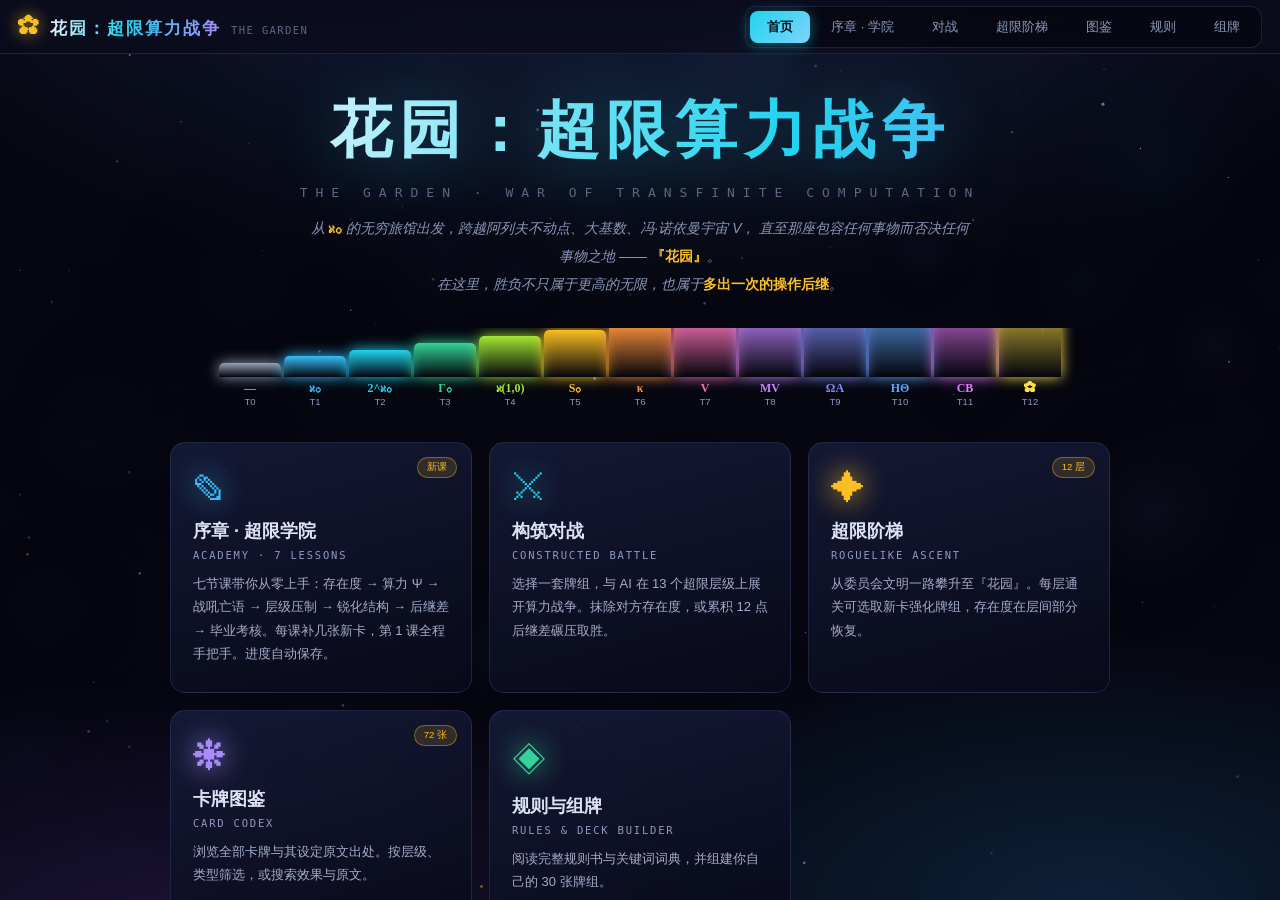
==== garden-standalone.html @ df401ab4 "花园 · 超限算力战争：纯前端卡牌游戏完整源码 - 多文件开发版（index.html + js/ + css/ + assets/） - 单文件版 garden-standalone.html（可 " ====
<!DOCTYPE html>
<html lang="zh-CN">
<head>
<meta charset="UTF-8">
<meta name="viewport" content="width=device-width, initial-scale=1.0, maximum-scale=1.0, user-scalable=no">
<title>花园：超限算力战争 · The Garden</title>
<meta name="description" content="改编自「花园」系列设定集的超限层级卡牌对战游戏。从 ℵ₀ 攀升至『花园』，用层级压制与操作后继碾压对手。">
</head>
<body>

<canvas id="stardust"></canvas>

<div id="app">

  <!-- ==================== 顶栏 ==================== -->
  <div class="topbar">
    <div class="brand">
      <span class="glyph">✿</span>
      <h1>花园：超限算力战争</h1>
      <span class="sub">THE GARDEN</span>
    </div>
    <nav class="navtabs">
      <button class="navtab on" data-view="home">首页</button>
      <button class="navtab" data-view="academy">序章 · 学院</button>
      <button class="navtab" data-view="battle">对战</button>
      <button class="navtab" data-view="tower">超限阶梯</button>
      <button class="navtab" data-view="codex">图鉴</button>
      <button class="navtab" data-view="rules">规则</button>
      <button class="navtab" data-view="builder">组牌</button>
    </nav>
  </div>

  <!-- ==================== 首页 ==================== -->
  <div class="view on view-home" id="viewHome">
    <div id="homeBody"></div>
  </div>

  <!-- ==================== 对战 ==================== -->
  <div class="view" id="viewBattle">
    <div class="arena">
      <div class="arena-main">

        <!-- 对手状态 -->
        <div class="pstat foe" id="pstatFoe"></div>

        <div class="board-wrap">
          <!-- 对手战场 -->
          <div class="board foe" id="boardFoe"></div>

          <!-- 后继天平 -->
          <div id="successorBeam">
            <div class="beam">
              <div class="beam-title">后 继 差 · 达 到 12 即 碾 压 获 胜</div>
              <div class="beam-track"></div>
              <div class="beam-side l" id="beamL"></div>
              <div class="beam-side r" id="beamR"></div>
              <div class="beam-zero"></div>
              <div class="beam-cap l" id="beamCapL">0</div>
              <div class="beam-cap r" id="beamCapR">0</div>
            </div>
          </div>

          <!-- 我方战场 -->
          <div class="board mine" id="boardMine"></div>
        </div>

        <!-- 我方状态 -->
        <div class="pstat mine" id="pstatMine"></div>

        <!-- 手牌 -->
        <div class="hand-dock">
          <div class="hand" id="hand"></div>
        </div>

        <!-- 操作区 -->
        <div class="action-dock" id="actionDock"></div>
      </div>

      <!-- 侧栏日志 -->
      <aside class="sidebar">
        <div class="side-head">
          <span>战 斗 记 录</span>
          <span style="font-size:9px;color:var(--txt-mut)">Ψ 算力</span>
        </div>
        <div class="log-list" id="logList"></div>
        <div class="side-foot">
          <button class="btn sm" onclick="openRulesQuick()">规则速查</button>
          <button class="btn sm" onclick="showKeywordHelp()">关键词</button>
        </div>
      </aside>
    </div>
  </div>

  <!-- ==================== 序章 · 超限学院 ==================== -->
  <div class="view view-tower" id="viewAcademy">
    <div id="academyHead" class="tower-head"></div>
    <div class="tower-path" id="academyPath"></div>
  </div>

  <!-- ==================== 超限阶梯 ==================== -->
  <div class="view view-tower" id="viewTower">
    <div id="towerHead" class="tower-head"></div>
    <div class="tower-path" id="towerPath"></div>
  </div>

  <!-- ==================== 图鉴 ==================== -->
  <div class="view view-codex" id="viewCodex">
    <div class="codex-bar" id="codexBar"></div>
    <div class="codex-grid" id="codexGrid"></div>
  </div>

  <!-- ==================== 规则 ==================== -->
  <div class="view view-codex" id="viewRules">
    <div id="rulebookBody" style="max-width:820px;margin:0 auto;padding-bottom:40px"></div>
  </div>

  <!-- ==================== 组牌 ==================== -->
  <div class="view" id="viewBuilder">
    <div class="deck-builder">
      <div class="pool-col">
        <div class="deck-head">
          <div>
            <div class="page-title">卡 池</div>
            <div class="page-desc">点击加入牌组（同卡最多 3 张）· 右键查看详情</div>
          </div>
          <div class="btn-row">
            <button class="btn sm" onclick="Builder.preset('silver')">银之网预设</button>
            <button class="btn sm" onclick="Builder.preset('grammar')">语法宇宙预设</button>
            <button class="btn sm" onclick="Builder.preset('garden')">花园神祇预设</button>
          </div>
        </div>
        <div class="pool-bar" id="builderBar"></div>
        <div class="pool-grid" id="builderPool"></div>
      </div>
      <div class="deck-panel">
        <div class="deck-head">
          <div class="page-title">我 的 牌 组</div>
          <div class="deck-count" id="builderCount">0 / 30</div>
        </div>
        <div class="deck-list" id="builderDeck"></div>
        <div class="deck-stats" id="builderStats"></div>
        <div class="deck-actions">
          <button class="btn sm" onclick="Builder.clear()">清空</button>
          <button class="btn sm" onclick="Builder.save();toast('牌组已保存','good')">保存</button>
          <button class="btn sm primary" onclick="showView('battle');openDeckSelect();">用此牌组对战</button>
        </div>
      </div>
    </div>
  </div>

</div><!-- /#app -->

<!-- 通用容器 -->
<div id="toastBox"></div>
<div id="modalMask" class="modal-mask"></div>
<div id="endOverlay" class="overlay-end">
  <div class="end-box" id="endBox"></div>
</div>

<!-- 脚本 -->
<script>
/* 侧栏快捷功能 */
function openRulesQuick() {
  const wrap = document.createElement('div');
  RULES.forEach(r => {
    const b = document.createElement('div');
    b.className = 'rule-block';
    b.innerHTML = '<h4>' + r.title + '</h4><p>' + r.body.replace(/【(.+?)】/g, '<b>$1</b>') + '</p>';
    wrap.appendChild(b);
  });
  openModal('规则速查', wrap);
}
function showKeywordHelp() {
  const wrap = document.createElement('div');
  const g = document.createElement('div');
  g.className = 'kw-list';
  Object.keys(KEYWORDS).forEach(k => {
    const i = document.createElement('div');
    i.className = 'kw-item';
    i.innerHTML = '<div class="k">' + k + '</div><div class="d">' + KEYWORDS[k] + '</div>';
    g.appendChild(i);
  });
  wrap.appendChild(g);
  openModal('关键词词典', wrap);
}
</script>

<style>
/* ============================================================
   《花园：超限算力战争》 主样式
   ============================================================ */

:root {
  --void:        #05060f;
  --void-2:      #0a0a1c;
  --panel:       rgba(14, 16, 34, 0.82);
  --panel-solid: #0e1022;
  --line:        rgba(120, 140, 220, 0.18);
  --line-bright: rgba(140, 170, 255, 0.42);

  --cyan:   #22d3ee;
  --violet: #a78bfa;
  --gold:   #fbbf24;
  --rose:   #fb7185;
  --green:  #34d399;

  --txt:     #dbe4f5;
  --txt-dim: #8b97b8;
  --txt-mut: #5c6784;

  --shadow-lo: 0 2px 12px rgba(0, 0, 0, .5);
  --shadow-hi: 0 12px 40px rgba(0, 0, 0, .65);
  --glow-cyan: 0 0 22px rgba(34, 211, 238, .45);

  --font-cn: "PingFang SC", "Hiragino Sans GB", "Microsoft YaHei", "Source Han Sans SC", "Noto Sans CJK SC", sans-serif;
  --font-math: "Cambria Math", "Latin Modern Math", "Times New Roman", Georgia, serif;
  --font-num: "SF Mono", "JetBrains Mono", Menlo, Consolas, monospace;
}

* { box-sizing: border-box; margin: 0; padding: 0; -webkit-tap-highlight-color: transparent; }

html, body {
  height: 100%;
  background: var(--void);
  color: var(--txt);
  font-family: var(--font-cn);
  overflow: hidden;
  font-size: 14px;
  -webkit-font-smoothing: antialiased;
}

body {
  background:
    radial-gradient(ellipse 120% 80% at 50% -10%, #17203f 0%, transparent 55%),
    radial-gradient(ellipse 90% 60% at 15% 105%, #1c1338 0%, transparent 50%),
    radial-gradient(ellipse 90% 60% at 85% 100%, #0d2038 0%, transparent 50%),
    var(--void);
}

#stardust { position: fixed; inset: 0; z-index: 0; pointer-events: none; opacity: .85; }
#app { position: relative; z-index: 1; height: 100%; display: flex; flex-direction: column; }

/* ============================ 顶栏 ============================ */
.topbar {
  height: 54px; flex: 0 0 54px;
  display: flex; align-items: center; gap: 18px;
  padding: 0 18px;
  background: linear-gradient(180deg, rgba(10, 12, 28, .96), rgba(10, 12, 28, .72));
  border-bottom: 1px solid var(--line);
  backdrop-filter: blur(14px);
  z-index: 40;
}
.brand { display: flex; align-items: baseline; gap: 10px; user-select: none; }
.brand .glyph {
  font-size: 22px; color: var(--gold);
  text-shadow: 0 0 16px rgba(251, 191, 36, .7);
  animation: bloom 5s ease-in-out infinite;
}
@keyframes bloom {
  0%, 100% { text-shadow: 0 0 14px rgba(251,191,36,.55); transform: rotate(0deg) scale(1); }
  50%      { text-shadow: 0 0 26px rgba(251,191,36,.95); transform: rotate(8deg) scale(1.09); }
}
.brand h1 {
  font-size: 17px; font-weight: 700; letter-spacing: 2px;
  background: linear-gradient(92deg, #e8f4ff, var(--cyan) 42%, var(--violet));
  -webkit-background-clip: text; background-clip: text; -webkit-text-fill-color: transparent;
}
.brand .sub { font-size: 10.5px; color: var(--txt-mut); letter-spacing: 1.4px; font-family: var(--font-num); }

.navtabs { display: flex; gap: 4px; margin-left: auto; background: rgba(0,0,0,.35); padding: 4px; border-radius: 11px; border: 1px solid var(--line); }
.navtab {
  padding: 7px 17px; border-radius: 8px; cursor: pointer; font-size: 13px;
  color: var(--txt-dim); border: none; background: transparent; font-family: inherit;
  transition: all .2s; white-space: nowrap;
}
.navtab:hover { color: var(--txt); background: rgba(255,255,255,.05); }
.navtab.on {
  color: #04121c; font-weight: 700;
  background: linear-gradient(135deg, var(--cyan), #7dd3fc);
  box-shadow: 0 2px 14px rgba(34,211,238,.4);
}

/* ============================ 通用按钮 ============================ */
.btn {
  padding: 9px 20px; border-radius: 9px; cursor: pointer;
  font-size: 13px; font-family: inherit; font-weight: 600;
  border: 1px solid var(--line-bright);
  background: linear-gradient(180deg, rgba(45,55,95,.85), rgba(24,30,58,.85));
  color: var(--txt); transition: all .18s; letter-spacing: .5px;
}
.btn:hover { border-color: var(--cyan); box-shadow: 0 0 16px rgba(34,211,238,.3); transform: translateY(-1px); }
/* 按下要有「沉下去」的实感 —— 只是回到原位，会让人不确定到底点没点上 */
.btn:active { transform: translateY(1px) scale(.975); }
.btn.primary {
  background: linear-gradient(135deg, var(--cyan), #0ea5e9);
  color: #04121c; border-color: transparent;
  box-shadow: 0 3px 18px rgba(34,211,238,.42);
}
.btn.primary:hover { box-shadow: 0 5px 26px rgba(34,211,238,.62); }
.btn.gold {
  background: linear-gradient(135deg, var(--gold), #f59e0b);
  color: #26170a; border-color: transparent;
  box-shadow: 0 3px 18px rgba(251,191,36,.4);
}
.btn.danger { background: linear-gradient(135deg, #be123c, #881337); color: #ffe4e6; border-color: transparent; }
.btn.sm { padding: 5px 12px; font-size: 11.5px; border-radius: 7px; }
.btn:disabled { opacity: .4; cursor: not-allowed; transform: none !important; box-shadow: none !important; }

/* ============================ 视图容器 ============================ */
.view {
  flex: 1; min-height: 0; display: none; position: relative;
  overflow-x: hidden; overflow-y: auto;
  overscroll-behavior: contain;
  scrollbar-width: thin;
  scrollbar-color: rgba(34,211,238,.42) rgba(255,255,255,.04);
}
.view.on { display: flex; flex-direction: column; }
/* 对战界面自行管理布局，禁用外层滚动 */
#viewBattle { overflow: hidden; }

/* ---------- 统一美化滚动条 ---------- */
.view::-webkit-scrollbar,
.pool-grid::-webkit-scrollbar,
.deck-list::-webkit-scrollbar,
.log-list::-webkit-scrollbar,
.modal-body::-webkit-scrollbar,
.codex-grid::-webkit-scrollbar {
  width: 9px; height: 9px;
}
.view::-webkit-scrollbar-track,
.pool-grid::-webkit-scrollbar-track,
.deck-list::-webkit-scrollbar-track,
.log-list::-webkit-scrollbar-track,
.modal-body::-webkit-scrollbar-track,
.codex-grid::-webkit-scrollbar-track {
  background: rgba(255,255,255,.035); border-radius: 6px;
}
.view::-webkit-scrollbar-thumb,
.pool-grid::-webkit-scrollbar-thumb,
.deck-list::-webkit-scrollbar-thumb,
.log-list::-webkit-scrollbar-thumb,
.modal-body::-webkit-scrollbar-thumb,
.codex-grid::-webkit-scrollbar-thumb {
  background: linear-gradient(180deg, rgba(34,211,238,.55), rgba(129,140,248,.5));
  border-radius: 6px; border: 2px solid transparent; background-clip: padding-box;
}
.view::-webkit-scrollbar-thumb:hover,
.pool-grid::-webkit-scrollbar-thumb:hover,
.deck-list::-webkit-scrollbar-thumb:hover,
.log-list::-webkit-scrollbar-thumb:hover,
.modal-body::-webkit-scrollbar-thumb:hover {
  background: linear-gradient(180deg, rgba(34,211,238,.9), rgba(129,140,248,.85));
  background-clip: padding-box;
}

/* ============================ 对战界面 ============================ */
.arena { flex: 1; min-height: 0; display: flex; gap: 0; }

.arena-main { flex: 1; min-width: 0; display: flex; flex-direction: column; position: relative; }

/* 对手 / 玩家 状态条 */
.pstat {
  display: flex; align-items: center; gap: 14px;
  padding: 8px 16px;
  background: linear-gradient(180deg, rgba(12,14,32,.9), rgba(12,14,32,.5));
  border-bottom: 1px solid var(--line);
  flex: 0 0 auto; position: relative;
}
.pstat.mine { border-bottom: none; border-top: 1px solid var(--line); background: linear-gradient(0deg, rgba(12,14,32,.9), rgba(12,14,32,.5)); }

.avatar {
  width: 42px; height: 42px; border-radius: 11px; flex: 0 0 42px;
  display: grid; place-items: center; font-size: 19px; font-weight: 700;
  border: 1.5px solid; position: relative; overflow: hidden;
  background: rgba(0,0,0,.4);
}
.avatar::after {
  content: ''; position: absolute; inset: 0;
  background: linear-gradient(135deg, transparent 40%, rgba(255,255,255,.14));
}
.pname { font-size: 13.5px; font-weight: 700; letter-spacing: .6px; }
.pmeta { font-size: 10.5px; color: var(--txt-mut); font-family: var(--font-num); margin-top: 2px; }

/* 存在度 */
.exist { display: flex; align-items: center; gap: 8px; min-width: 168px; }
.exist-val { font-family: var(--font-num); font-size: 19px; font-weight: 700; color: var(--rose); text-shadow: 0 0 12px rgba(251,113,133,.5); min-width: 34px; text-align: right; }
.exist-bar { flex: 1; height: 8px; border-radius: 5px; background: rgba(0,0,0,.55); overflow: hidden; border: 1px solid rgba(255,255,255,.09); position: relative; }
.exist-fill { height: 100%; border-radius: 4px; background: linear-gradient(90deg, #be123c, var(--rose)); transition: width .45s cubic-bezier(.2,.9,.3,1); box-shadow: 0 0 12px rgba(251,113,133,.55); }
.exist-bar.low .exist-fill { animation: pulse-red 1s ease-in-out infinite; }
@keyframes pulse-red { 0%,100% { opacity: 1; } 50% { opacity: .5; } }

/* 算力水晶 */
.mana { display: flex; align-items: center; gap: 7px; }
.mana-label { font-size: 11px; color: var(--txt-mut); font-family: var(--font-num); }
.crystals { display: flex; gap: 3px; }
.crystal {
  width: 13px; height: 17px; border-radius: 3px;
  background: rgba(255,255,255,.07); border: 1px solid rgba(255,255,255,.13);
  transition: all .22s;
}
.crystal.on {
  background: linear-gradient(180deg, #7dd3fc, #0284c7);
  border-color: #bae6fd;
  box-shadow: 0 0 10px rgba(56,189,248,.75);
}
.crystal.spent { background: rgba(255,255,255,.05); border-color: rgba(255,255,255,.1); }

/* 后继差 */
.succ-box { display: flex; align-items: center; gap: 8px; padding: 4px 11px; border-radius: 9px; background: rgba(0,0,0,.4); border: 1px solid var(--line); }
.succ-num { font-family: var(--font-num); font-size: 17px; font-weight: 800; color: var(--gold); text-shadow: 0 0 12px rgba(251,191,36,.55); }
.succ-track { width: 76px; height: 6px; border-radius: 4px; background: rgba(0,0,0,.6); overflow: hidden; }
.succ-fill { height: 100%; background: linear-gradient(90deg, #f59e0b, var(--gold)); transition: width .5s; box-shadow: 0 0 10px rgba(251,191,36,.6); }
.succ-lbl { font-size: 10px; color: var(--txt-mut); }

/* 战场 */
.board-wrap { flex: 1; min-height: 0; display: flex; flex-direction: column; position: relative; }
.board {
  flex: 1; min-height: 0; display: flex; align-items: center; justify-content: center;
  gap: 8px; padding: 12px 16px; position: relative;
}
.board.foe { border-bottom: 1px dashed rgba(120,140,220,.2); }
.board.mine { border-top: 1px dashed rgba(120,140,220,.2); }

/* 中央后继天平 */
#successorBeam {
  flex: 0 0 0; height: 0; position: relative;
}
.beam {
  position: absolute; left: 50%; top: -19px; transform: translateX(-50%);
  width: min(560px, 62vw); height: 38px; z-index: 5; pointer-events: none;
}
.beam-track {
  position: absolute; top: 17px; left: 0; right: 0; height: 4px;
  background: rgba(255,255,255,.07); border-radius: 3px; overflow: hidden;
}
.beam-zero { position: absolute; left: 50%; top: 11px; width: 1px; height: 16px; background: rgba(255,255,255,.32); transform: translateX(-50%); }
.beam-side { position: absolute; top: 12px; height: 14px; border-radius: 3px; transition: width .6s cubic-bezier(.2,.9,.3,1); }
.beam-side.l { right: 50%; background: linear-gradient(270deg, var(--cyan), rgba(34,211,238,.25)); box-shadow: -2px 0 14px rgba(34,211,238,.55); }
.beam-side.r { left: 50%; background: linear-gradient(90deg, var(--violet), rgba(167,139,250,.25)); box-shadow: 2px 0 14px rgba(167,139,250,.55); }
.beam-cap { position: absolute; top: 50%; transform: translateY(-50%); font-family: var(--font-num); font-size: 10px; font-weight: 700; }
.beam-cap.l { left: -6px; color: var(--cyan); }
.beam-cap.r { right: -6px; color: var(--violet); }
.beam-title {
  position: absolute; left: 50%; top: -3px; transform: translateX(-50%);
  font-size: 9.5px; letter-spacing: 2px; color: var(--txt-mut); white-space: nowrap;
  background: rgba(5,6,15,.85); padding: 0 8px; border-radius: 4px;
}

/* 手牌 */
.hand-dock { flex: 0 0 auto; height: 210px; position: relative; display: flex; align-items: flex-end; justify-content: center; padding-bottom: 8px; }
.hand { display: flex; justify-content: center; align-items: flex-end; gap: 0; height: 100%; padding-top: 30px; }
.hand .card { margin: 0 -14px; }
/* 悬停不再改 margin：负 margin 是叠放的关键，一动就会整排重排（justify-content:center
   会把整行推回去），鼠标在牌间来回抖。抬升与放大交给 motion/cards 里的 transform，
   纯视觉、不影响布局，点击目标也就不会因为悬停而跑掉。 */
.hand .card:hover { margin: 0 -14px; }

/* 右下操作区 */
.action-dock {
  position: absolute; right: 16px; bottom: 224px; z-index: 20;
  display: flex; flex-direction: column; gap: 8px; align-items: flex-end;
}
.op-counter {
  font-size: 10.5px; color: var(--txt-mut); font-family: var(--font-num);
  background: rgba(0,0,0,.55); padding: 4px 10px; border-radius: 7px; border: 1px solid var(--line);
}
.op-counter b { color: var(--cyan); font-size: 13px; }

/* ============================ 侧栏 ============================ */
.sidebar {
  flex: 0 0 292px; display: flex; flex-direction: column;
  background: linear-gradient(180deg, rgba(9,10,24,.92), rgba(9,10,24,.7));
  border-left: 1px solid var(--line);
  backdrop-filter: blur(9px);
}
.side-head {
  padding: 9px 14px; font-size: 11px; letter-spacing: 2.2px; color: var(--txt-mut);
  border-bottom: 1px solid var(--line); display: flex; justify-content: space-between; align-items: center;
  flex: 0 0 auto;
}
.log-list { flex: 1; overflow-y: auto; padding: 9px 12px; font-size: 11.5px; line-height: 1.65; }
.log-item { padding: 3px 0; border-bottom: 1px dashed rgba(255,255,255,.045); color: var(--txt-dim); animation: logIn .3s ease; }
@keyframes logIn { from { opacity: 0; transform: translateX(-8px); } to { opacity: 1; transform: none; } }
.log-item.turn      { color: var(--cyan); font-weight: 700; letter-spacing: 1px; margin-top: 6px; }
.log-item.play      { color: #c4b5fd; }
.log-item.attack    { color: #fda4af; }
.log-item.annihilate{ color: var(--gold); font-weight: 700; text-shadow: 0 0 10px rgba(251,191,36,.4); }
.log-item.successor { color: var(--gold); }
.log-item.tier      { color: #7dd3fc; }
.log-item.damage    { color: #fb7185; }
.log-item.paradox   { color: #f0abfc; font-weight: 700; text-shadow: 0 0 10px rgba(240,171,252,.45); }
.log-item.win       { color: var(--gold); font-weight: 800; font-size: 13px; text-shadow: 0 0 14px rgba(251,191,36,.6); }
.log-item.death     { color: #94a3b8; font-style: italic; }

.side-foot { flex: 0 0 auto; padding: 10px 12px; border-top: 1px solid var(--line); display: flex; gap: 7px; flex-wrap: wrap; }

/* 滚动条 */
::-webkit-scrollbar { width: 7px; height: 7px; }
::-webkit-scrollbar-track { background: rgba(0,0,0,.28); }
::-webkit-scrollbar-thumb { background: rgba(120,140,220,.28); border-radius: 4px; }
::-webkit-scrollbar-thumb:hover { background: rgba(140,170,255,.5); }

/* ============================ 通用面板 ============================ */
.panel {
  background: var(--panel); border: 1px solid var(--line); border-radius: 13px;
  backdrop-filter: blur(10px);
}
.page-title { font-size: 21px; font-weight: 700; letter-spacing: 1.6px; margin-bottom: 5px; }
.page-desc { font-size: 12.5px; color: var(--txt-dim); line-height: 1.75; }

/* ============================ 弹窗 ============================ */
.modal-mask {
  position: fixed; inset: 0; z-index: 200;
  background: rgba(2,3,10,.86); backdrop-filter: blur(7px);
  display: none; align-items: center; justify-content: center; padding: 24px;
}
.modal-mask.on { display: flex; animation: fadeIn .22s ease; }
@keyframes fadeIn { from { opacity: 0; } to { opacity: 1; } }
.modal {
  max-width: 780px; width: 100%; max-height: 88vh; overflow-y: auto;
  background: linear-gradient(165deg, #11142c, #08091a);
  border: 1px solid var(--line-bright); border-radius: 17px;
  box-shadow: var(--shadow-hi), 0 0 70px rgba(34,211,238,.1);
  animation: modalIn .3s cubic-bezier(.2,.9,.3,1);
}
@keyframes modalIn { from { opacity: 0; transform: translateY(24px) scale(.96); } to { opacity: 1; transform: none; } }
.modal-head {
  padding: 17px 22px 13px; border-bottom: 1px solid var(--line);
  display: flex; justify-content: space-between; align-items: flex-start; gap: 16px;
}
.modal-body { padding: 20px 22px; }
.modal-foot { padding: 14px 22px 18px; display: flex; gap: 10px; justify-content: flex-end; flex-wrap: wrap; }
.x-close {
  background: none; border: none; color: var(--txt-dim); font-size: 22px; cursor: pointer;
  line-height: 1; padding: 0 4px; transition: color .2s;
}
.x-close:hover { color: var(--rose); }

/* 选择按钮组 */
.choice-grid { display: grid; grid-template-columns: repeat(auto-fit, minmax(196px, 1fr)); gap: 11px; }
.choice-card {
  padding: 15px; border-radius: 11px; cursor: pointer; text-align: left;
  background: linear-gradient(160deg, rgba(38,46,84,.7), rgba(18,22,46,.7));
  border: 1px solid var(--line); transition: all .2s;
}
.choice-card:hover { border-color: var(--cyan); transform: translateY(-3px); box-shadow: 0 8px 28px rgba(34,211,238,.22); }
.choice-card .cc-t { font-size: 14px; font-weight: 700; margin-bottom: 5px; }
.choice-card .cc-d { font-size: 11.5px; color: var(--txt-dim); line-height: 1.6; }

/* ============================ 提示 toast ============================ */
#toastBox { position: fixed; top: 66px; left: 50%; transform: translateX(-50%); z-index: 300; display: flex; flex-direction: column; gap: 7px; align-items: center; pointer-events: none; }
.toast {
  padding: 9px 20px; border-radius: 9px; font-size: 12.5px;
  background: rgba(12,14,32,.96); border: 1px solid var(--line-bright);
  box-shadow: var(--shadow-hi); animation: toastIn .3s cubic-bezier(.2,.9,.3,1);
}
.toast.warn { border-color: var(--rose); color: #fecdd3; }
.toast.good { border-color: var(--green); color: #a7f3d0; }
@keyframes toastIn { from { opacity: 0; transform: translateY(-14px); } to { opacity: 1; transform: none; } }

/* ============================ 响应式 ============================ */
@media (max-width: 1120px) {
  .sidebar { flex-basis: 240px; }
}
@media (max-width: 860px) {
  .sidebar { display: none; }
  .brand h1 { font-size: 15px; }
  .navtab { padding: 6px 11px; font-size: 12px; }
}

/* ============================================================
   卡牌样式 —— 深空抽象几何
   ============================================================ */

.card {
  --cw: 134px;
  --ch: calc(var(--cw) * 1.375);
  width: var(--cw); height: var(--ch);
  flex: 0 0 auto; position: relative;
  perspective: 900px;
  cursor: pointer; user-select: none;
  transition: transform .22s cubic-bezier(.2,.9,.3,1), margin .22s, filter .22s;
  --tier-color: #38bdf8;
  --tier-glow: rgba(56,189,248,.5);
}
.card.board-card { --cw: 104px; }
.card.mini { --cw: 84px; }
.card.large { --cw: 190px; }
.card.huge  { --cw: 236px; }

.card-inner {
  position: relative; width: 100%; height: 100%;
  transform-style: preserve-3d;
  border-radius: 10px;
  transition: box-shadow .22s;
}

/* ---------- 卡框 ---------- */
.card-frame {
  position: absolute; inset: 0;
  border-radius: 10px; overflow: hidden;
  background: linear-gradient(168deg, #141830 0%, #0a0b1a 52%, #101228 100%);
  border: 1.5px solid var(--tier-color);
  box-shadow:
    0 4px 16px rgba(0,0,0,.7),
    inset 0 0 0 1px rgba(255,255,255,.06),
    0 0 0 1px rgba(0,0,0,.6);
  display: flex; flex-direction: column;
  transition: border-color .22s, box-shadow .22s;
}
.card:hover .card-frame {
  box-shadow:
    0 12px 34px rgba(0,0,0,.8),
    0 0 26px var(--tier-glow),
    inset 0 0 0 1px rgba(255,255,255,.12);
}

/* 高层级：流光边框 */
.card.hi-tier .card-frame::before {
  content: ''; position: absolute; inset: -2px; z-index: 6; pointer-events: none;
  border-radius: 11px; padding: 2px;
  background: linear-gradient(115deg, transparent 20%, var(--tier-color) 46%, #fff 50%, var(--tier-color) 54%, transparent 80%);
  background-size: 300% 300%;
  -webkit-mask: linear-gradient(#000 0 0) content-box, linear-gradient(#000 0 0);
  -webkit-mask-composite: xor; mask-composite: exclude;
  animation: frameFlow 3.4s linear infinite;
  opacity: .9;
}
@keyframes frameFlow { 0% { background-position: 180% 50%; } 100% { background-position: -80% 50%; } }

/* ---------- 插画区 ---------- */
.card-art {
  position: relative; flex: 1 1 auto; min-height: 0; overflow: hidden;
  background: #05060f;
}
.card-art img,
.card-art .proc {
  position: absolute; inset: 0; width: 100%; height: 100%;
  object-fit: cover; display: block;
}
.card-art::after {
  content: ''; position: absolute; inset: 0; pointer-events: none;
  background:
    linear-gradient(180deg, rgba(5,6,15,.55) 0%, transparent 26%, transparent 60%, rgba(5,6,15,.92) 100%);
}
.card.hi-tier .card-art { box-shadow: inset 0 0 34px var(--tier-glow); }

/* ---------- 费用 ---------- */
.cost {
  position: absolute; top: -3px; left: -3px; z-index: 8;
  width: 27px; height: 27px; border-radius: 50%;
  display: grid; place-items: center;
  font-family: var(--font-num); font-size: 13.5px; font-weight: 800; color: #04121c;
  background: radial-gradient(circle at 33% 28%, #bae6fd, #0ea5e9 62%, #0369a1);
  box-shadow: 0 2px 9px rgba(2,132,199,.72), inset 0 0 0 1.5px rgba(255,255,255,.35);
  text-shadow: 0 1px 1px rgba(255,255,255,.28);
}
.card.board-card .cost, .card.mini .cost { display: none; }

/* ---------- 层级徽章 ----------
   原本 top/right:-3px 会让徽章探出卡片圆角被裁掉；符号长度从 1 字（κ）
   到 7 字（ℵ(1,0)）不等，固定 13px 会把 25px 徽章撑爆。改为贴边 + 按长度分档。 */
.tier-badge {
  position: absolute; top: 0; right: 0; z-index: 8;
  min-width: 25px; height: 25px; padding: 0 5px; border-radius: 7px;
  display: grid; place-items: center; white-space: nowrap;
  font-family: var(--font-math); font-size: 13px; font-weight: 700; color: #05060f;
  letter-spacing: -.2px;
  background: linear-gradient(150deg, #fff, var(--tier-color));
  box-shadow: 0 2px 9px var(--tier-glow), inset 0 0 0 1px rgba(255,255,255,.5);
}
.tier-badge.sym-md { font-size: 11px;   padding: 0 4px; letter-spacing: -.4px; }
.tier-badge.sym-lg { font-size: 9.5px;  padding: 0 3px; letter-spacing: -.5px; }
.tier-badge.sym-xl { font-size: 8.5px;  padding: 0 2px; letter-spacing: -.6px; }
.card.board-card .tier-badge, .card.mini .tier-badge {
  min-width: 20px; height: 20px; font-size: 11px; border-radius: 5px;
}
.card.board-card .tier-badge.sym-md, .card.mini .tier-badge.sym-md { font-size: 9.5px; }
.card.board-card .tier-badge.sym-lg, .card.mini .tier-badge.sym-lg { font-size: 8px; }
.card.board-card .tier-badge.sym-xl, .card.mini .tier-badge.sym-xl { font-size: 7px; }

/* 延展加成：徽章带一圈呼吸光晕 + 内侧小三角，明确「层级被整体抬升了」。
   三角画在徽章内部，避免像外挂 ↑ 那样被卡片 overflow 裁掉。 */
.card.tier-boosted .tier-badge {
  box-shadow: 0 2px 9px var(--tier-glow), inset 0 0 0 1px rgba(255,255,255,.5),
              0 0 0 2px rgba(52,211,153,.85), 0 0 14px rgba(52,211,153,.55);
  animation: tierBoostPulse 1.9s ease-in-out infinite;
}
.card.tier-boosted .tier-badge::after {
  content: ''; position: absolute; left: 2px; bottom: 2px;
  width: 0; height: 0;
  border-left: 3px solid transparent; border-right: 3px solid transparent;
  border-bottom: 5px solid rgba(6,80,58,.9);
}
@keyframes tierBoostPulse {
  0%, 100% { filter: brightness(1); }
  50%      { filter: brightness(1.28); }
}
@media (prefers-reduced-motion: reduce) {
  .card.tier-boosted .tier-badge { animation: none; }
}

/* ---------- 名称条 ---------- */
.name-bar {
  flex: 0 0 auto; padding: 4px 6px 3px; text-align: center;
  background: linear-gradient(180deg, rgba(10,12,28,.5), rgba(6,7,18,.94));
  border-top: 1px solid rgba(255,255,255,.09);
  border-bottom: 1px solid rgba(255,255,255,.06);
}
.card-name {
  font-size: 10.5px; font-weight: 700; letter-spacing: .3px; line-height: 1.25;
  color: #eaf2ff; text-shadow: 0 1px 3px rgba(0,0,0,.9);
  overflow: hidden; text-overflow: ellipsis; white-space: nowrap;
  display: block;
}
.card.large .card-name, .card.huge .card-name { font-size: 14px; white-space: normal; }
.card-name-en {
  font-size: 7px; color: var(--txt-mut); letter-spacing: .55px;
  overflow: hidden; text-overflow: ellipsis; white-space: nowrap; display: block; margin-top: 1px;
  font-family: var(--font-num); text-transform: uppercase;
}
.card.large .card-name-en, .card.huge .card-name-en { font-size: 9.5px; }

/* ---------- 类型行 ---------- */
.type-line {
  flex: 0 0 auto; text-align: center; font-size: 8px; letter-spacing: 2.4px;
  padding: 2px 0; color: var(--txt-mut);
  background: rgba(0,0,0,.35);
}
.card.large .type-line, .card.huge .type-line { font-size: 10px; letter-spacing: 3.5px; padding: 3px 0; }

/* ---------- 效果文本 ---------- */
.text-box {
  flex: 1 1 auto; min-height: 0; overflow: hidden;
  padding: 4px 6px 5px; font-size: 8.6px; line-height: 1.42;
  color: #c7d2e8; text-align: center;
  background: linear-gradient(180deg, rgba(6,7,18,.9), rgba(10,12,28,.96));
  display: flex; align-items: center; justify-content: center;
}
.card.large .text-box, .card.huge .text-box { font-size: 12px; line-height: 1.65; padding: 9px 12px; }
/* 文本统一包在一层内联容器里，保证走正常的内联换行流（见 render.js） */
.text-box .tb-in {
  min-width: 0; max-width: 100%;
  overflow-wrap: anywhere; word-break: break-word;
}
.text-box b { color: var(--gold); font-weight: 700; white-space: nowrap; }
.text-box .kw { color: var(--cyan); font-weight: 700; white-space: nowrap; }
/* 小尺寸卡：文本截断到 4 行并以省略号收尾，避免硬裁切出现半截字。
   坑点：text-box 是 flex 项，浏览器会把 display:-webkit-box 强制 blockify 成
   flow-root，导致 -webkit-line-clamp 静默失效（实测第 5 行被切成半行）。
   因此把夹取放到内层 .tb-in —— 它不是 flex 项，-webkit-box 得以保留。 */
.card.mini .text-box, .card.board-card .text-box {
  font-size: 8px; line-height: 1.32;
  display: block;
  overflow: hidden;
}
.card.mini .text-box .tb-in, .card.board-card .text-box .tb-in {
  display: -webkit-box; -webkit-box-orient: vertical; -webkit-line-clamp: 4;
  overflow: hidden;
  overflow-wrap: anywhere; word-break: break-word;
}

/* ---------- 数值 ---------- */
.stats {
  flex: 0 0 auto; height: 23px; display: flex; align-items: stretch;
  font-family: var(--font-num); font-weight: 800; font-size: 14px;
  position: relative; z-index: 4;
}
.stat {
  flex: 1; display: grid; place-items: center; position: relative;
  text-shadow: 0 1px 3px rgba(0,0,0,.9);
}
.stat.atk {
  color: #fde68a;
  background: linear-gradient(180deg, rgba(120,53,15,.5), rgba(69,26,3,.72));
  border-top: 1px solid rgba(251,191,36,.3);
}
.stat.hp {
  color: #fda4af;
  background: linear-gradient(180deg, rgba(120,20,45,.5), rgba(60,6,20,.72));
  border-top: 1px solid rgba(251,113,133,.3);
}
.stat.only {
  color: #7dd3fc; flex: 1;
  background: linear-gradient(180deg, rgba(12,74,110,.5), rgba(6,32,52,.72));
  border-top: 1px solid rgba(125,211,252,.3);
  font-size: 11px; letter-spacing: 1px;
}
.card.mini .stat, .card.board-card .stat { font-size: 12px; }
.card.mini .stat.only, .card.board-card .stat.only { font-size: 9px; }

/* 攻防变化：短暂高亮 */
.stat.buffed { animation: statPop .6s ease; }
@keyframes statPop {
  0% { transform: scale(1); } 40% { transform: scale(1.35); filter: brightness(1.7); } 100% { transform: scale(1); }
}
.stat.hurt { animation: statHurt .45s ease; }
@keyframes statHurt {
  0%,100% { background-color: transparent; } 40% { background-color: rgba(239,68,68,.65); }
}

/* ---------- 关键词标签 ---------- */
/* 改为正常文档流：此前用 absolute 浮在效果文本上方，会遮住文字底部 */
.kw-tags {
  flex: 0 0 auto; position: relative; z-index: 5;
  display: flex; gap: 2px; justify-content: center; flex-wrap: wrap;
  padding: 3px 4px 4px; pointer-events: none;
  background: linear-gradient(180deg, rgba(0,0,0,.18), rgba(0,0,0,.42));
  border-top: 1px solid rgba(255,255,255,.05);
}
.kw-tag {
  font-size: 7px; padding: 1px 4px; border-radius: 3px; letter-spacing: .5px;
  background: rgba(0,0,0,.75); border: 1px solid var(--tier-color); color: var(--tier-color);
  white-space: nowrap;
}
.card.mini .kw-tag, .card.board-card .kw-tag { font-size: 6.5px; padding: 0 3px; }

/* ============================ 状态类 ============================ */
.card.selected .card-frame {
  border-color: var(--gold) !important;
  box-shadow: 0 0 30px rgba(251,191,36,.75), 0 14px 40px rgba(0,0,0,.85) !important;
  transform: translateY(-10px);
}
.card.selected { z-index: 30; }

.card.can-attack .card-frame {
  border-color: var(--green);
  box-shadow: 0 0 18px rgba(52,211,153,.6), 0 5px 18px rgba(0,0,0,.75);
  animation: readyGlow 2.1s ease-in-out infinite;
}
@keyframes readyGlow {
  0%, 100% { box-shadow: 0 0 13px rgba(52,211,153,.42), 0 5px 18px rgba(0,0,0,.75); }
  50%      { box-shadow: 0 0 26px rgba(52,211,153,.85), 0 5px 18px rgba(0,0,0,.75); }
}
.card.can-attack::after {
  content: ''; position: absolute; left: 50%; top: -9px; transform: translateX(-50%);
  border-left: 6px solid transparent; border-right: 6px solid transparent;
  border-bottom: 8px solid var(--green);
  filter: drop-shadow(0 0 5px rgba(52,211,153,.9));
  animation: bob 1.4s ease-in-out infinite; z-index: 9;
}
@keyframes bob { 0%,100% { transform: translateX(-50%) translateY(0); } 50% { transform: translateX(-50%) translateY(-4px); } }

.card.targetable .card-frame {
  border-color: var(--rose) !important;
  animation: targetPulse 1.1s ease-in-out infinite;
  cursor: crosshair;
}
@keyframes targetPulse {
  0%,100% { box-shadow: 0 0 12px rgba(251,113,133,.5), 0 5px 18px rgba(0,0,0,.75); }
  50%     { box-shadow: 0 0 30px rgba(251,113,133,.95), 0 5px 18px rgba(0,0,0,.75); }
}
.card.targetable::after {
  content: '◎'; position: absolute; top: 50%; left: 50%;
  transform: translate(-50%,-50%); font-size: 30px; color: var(--rose);
  text-shadow: 0 0 16px rgba(251,113,133,.95); z-index: 9; pointer-events: none;
  animation: bob 1.1s ease-in-out infinite;
}

.card.unplayable { filter: grayscale(.72) brightness(.6); cursor: not-allowed; }
.card.unplayable:hover { transform: none; }
.card.unplayable .card-frame { box-shadow: 0 3px 12px rgba(0,0,0,.7); }

.card.just-summoned { animation: summonIn .48s cubic-bezier(.2,.9,.3,1); }
@keyframes summonIn {
  0%   { opacity: 0; transform: scale(.35) rotateX(55deg) translateY(28px); filter: brightness(2.6); }
  60%  { opacity: 1; transform: scale(1.09) rotateX(0) translateY(0); filter: brightness(1.5); }
  100% { opacity: 1; transform: scale(1); filter: brightness(1); }
}
.card.dying { animation: dieOut .5s ease forwards; pointer-events: none; }
@keyframes dieOut {
  0%   { opacity: 1; transform: scale(1); filter: brightness(1); }
  35%  { opacity: 1; transform: scale(1.14); filter: brightness(3.2) saturate(2.4); }
  100% { opacity: 0; transform: scale(.35) rotate(18deg); filter: brightness(0) blur(9px); }
}
.card.annihilating { animation: annihOut .62s cubic-bezier(.3,.9,.3,1) forwards; pointer-events: none; }
@keyframes annihOut {
  0%   { opacity: 1; filter: brightness(1); transform: scale(1); }
  22%  { opacity: 1; filter: brightness(4) saturate(0); transform: scale(1.2); }
  100% { opacity: 0; filter: brightness(6) saturate(0); transform: scale(.15) rotateX(90deg); }
}
.card.hit { animation: hitShake .38s ease; }
@keyframes hitShake {
  0%,100% { transform: translate(0,0); }
  20% { transform: translate(-6px, 2px) rotate(-2.5deg); }
  45% { transform: translate(6px, -2px) rotate(2.5deg); }
  70% { transform: translate(-3px, 1px) rotate(-1deg); }
}
/* 突进用带回弹的曲线：默认 ease 冲得太平，挥出去收回来会显得发僵 */
.card.attacking { animation: lungeAttack .46s cubic-bezier(.34, 1.26, .64, 1); z-index: 25; }
@keyframes lungeAttack {
  0%   { transform: translate(0,0) scale(1); }
  40%  { transform: translate(0, 34px) scale(1.13); }
  100% { transform: translate(0,0) scale(1); }
}
.card.attacking-up { animation: lungeUp .46s cubic-bezier(.34, 1.26, .64, 1); z-index: 25; }
@keyframes lungeUp {
  0%   { transform: translate(0,0) scale(1); }
  40%  { transform: translate(0, -34px) scale(1.13); }
  100% { transform: translate(0,0) scale(1); }
}
.card.ascend-fx { animation: ascendFx .68s ease; z-index: 25; }
@keyframes ascendFx {
  0%   { transform: scale(1); filter: brightness(1); }
  45%  { transform: scale(1.22) translateY(-14px); filter: brightness(2.5) drop-shadow(0 0 26px var(--tier-color)); }
  100% { transform: scale(1); filter: brightness(1); }
}

/* 手牌扇形 */
.hand .card {
  transform-origin: bottom center;
  transition: transform .22s cubic-bezier(.2,.9,.3,1), margin .22s;
}
/* 悬停热区向下补 36px：卡牌抬起后底部会空出一条缝，
   指针落在缝里就会「抬起→离开→落下→再抬起」地抖。
   补一段透明热区把缝接上，悬停与点击才稳。 */
.hand .card::before {
  content: ''; position: absolute; left: 0; right: 0;
  bottom: -36px; height: 36px; z-index: -1;
}
.hand .card:hover {
  transform: translateY(-26px) scale(1.16);
  z-index: 50;
}
.hand .card.playable-glow .card-frame {
  box-shadow: 0 0 20px var(--tier-glow), 0 6px 20px rgba(0,0,0,.8);
}

/* 卡背 */
.card-back .card-frame {
  background:
    repeating-linear-gradient(45deg, rgba(56,189,248,.055) 0 7px, transparent 7px 14px),
    linear-gradient(165deg, #101a38, #060812 60%, #140f2a);
  border-color: rgba(120,160,255,.35);
  display: grid; place-items: center;
}
.card-back .glyph {
  font-size: 38px; color: var(--gold); opacity: .82;
  text-shadow: 0 0 26px rgba(251,191,36,.65);
  animation: bloom 5s ease-in-out infinite;
}
.card-back .card-art { display: none; }

/* 空槽位 */
.slot-empty {
  width: 104px; height: 143px; flex: 0 0 auto;
  border: 1.5px dashed rgba(120,140,220,.16); border-radius: 10px;
  display: grid; place-items: center; color: rgba(120,140,220,.2); font-size: 19px;
  transition: all .2s;
}
.board:not(.full) .slot-empty:hover { border-color: rgba(34,211,238,.4); color: rgba(34,211,238,.45); }

/* 目标选择提示条 */
.target-banner {
  position: absolute; top: 8px; left: 50%; transform: translateX(-50%); z-index: 60;
  padding: 7px 18px; border-radius: 9px; font-size: 12.5px;
  background: rgba(159,18,57,.94); border: 1px solid var(--rose);
  box-shadow: 0 0 24px rgba(251,113,133,.45);
  animation: bannerIn .25s ease; white-space: nowrap;
}
.target-banner .esc { color: #fecdd3; opacity: .75; font-size: 11px; margin-left: 8px; }
@keyframes bannerIn { from { opacity: 0; transform: translateX(-50%) translateY(-10px); } to { opacity: 1; transform: translateX(-50%); } }

/* 卡牌悬浮详情（图鉴大图） */
.card-detail-row { display: flex; gap: 26px; align-items: flex-start; flex-wrap: wrap; }
.card-detail-row .card { cursor: default; }
.detail-info { flex: 1; min-width: 260px; }
.detail-info h3 { font-size: 18px; margin-bottom: 3px; }
.detail-info .en-name { font-family: var(--font-num); font-size: 11px; color: var(--txt-mut); letter-spacing: 1.2px; margin-bottom: 14px; text-transform: uppercase; }
.detail-meta { display: flex; gap: 8px; flex-wrap: wrap; margin-bottom: 14px; }
.chip {
  font-size: 11px; padding: 3px 10px; border-radius: 20px;
  background: rgba(255,255,255,.06); border: 1px solid var(--line);
}
.chip.tier { border-color: var(--tier-color); color: var(--tier-color); font-weight: 700; }
.detail-effect {
  padding: 13px 15px; border-radius: 10px; font-size: 13px; line-height: 1.8;
  background: rgba(0,0,0,.32); border-left: 3px solid var(--tier-color); margin-bottom: 14px;
}
.detail-lore {
  font-size: 12.5px; line-height: 1.9; color: var(--txt-dim); font-style: italic;
  padding: 13px 16px 13px 18px; border-radius: 10px;
  background: linear-gradient(135deg, rgba(251,191,36,.05), rgba(167,139,250,.05));
  border: 1px solid rgba(251,191,36,.16);
  border-left: 2.5px solid rgba(251,191,36,.42);
  position: relative;
}
/* 引号由 JS 统一包裹，此处不再用伪元素叠加，避免与原文自带的「重叠 */
.detail-lore .q { color: rgba(251,191,36,.45); font-style: normal; font-size: 15px; }
.detail-src { font-size: 10.5px; color: var(--txt-mut); margin-top: 8px; text-align: right; font-style: normal; font-family: var(--font-num); }

/* ============================================================
   特效 / 视图专属样式
   ============================================================ */

/* ============================ 首页 ============================ */
.view-home {
  /* 主轴不能用 center：内容比视口高时，flex 居中会把顶部推到容器之外
     （被顶栏盖住且滚动条拉不回来）。改为起始对齐 + auto margin 安全居中。 */
  align-items: center; justify-content: flex-start;
  overflow-y: auto; padding: 34px 24px 60px;
}
.home-hero {
  text-align: center; max-width: 940px; width: 100%;
  /* 有余量时垂直居中；内容超高时 auto margin 按 0 处理，顶部始终可滚动到 */
  margin-block: auto;
}
.home-title {
  font-size: clamp(30px, 6.6vw, 62px); font-weight: 800; letter-spacing: 7px; line-height: 1.34;
  background: linear-gradient(100deg, #f8fbff 0%, var(--cyan) 30%, var(--violet) 62%, var(--gold) 100%);
  -webkit-background-clip: text; background-clip: text; -webkit-text-fill-color: transparent;
  filter: drop-shadow(0 4px 34px rgba(34,211,238,.34));
  margin-bottom: 6px; padding-bottom: 8px;
}
.home-en {
  font-family: var(--font-num); font-size: clamp(9px, 1.7vw, 13px);
  letter-spacing: clamp(2px, 1vw, 8px); color: var(--txt-mut);
  text-transform: uppercase; margin-bottom: 14px;
}
.home-tagline {
  font-size: 14px; color: var(--txt-dim); line-height: 2; max-width: 660px; margin: 0 auto 30px;
  font-style: italic;
}
.home-tagline b { color: var(--gold); font-style: normal; }

.home-modes { display: grid; grid-template-columns: repeat(auto-fit, minmax(268px, 1fr)); gap: 17px; margin-bottom: 30px; }
.mode-card {
  position: relative; padding: 26px 22px; border-radius: 15px; cursor: pointer;
  background: linear-gradient(165deg, rgba(22,27,56,.9), rgba(9,10,26,.9));
  border: 1px solid var(--line); overflow: hidden;
  transition: transform .28s cubic-bezier(.2,.9,.3,1), box-shadow .28s, border-color .28s;
  text-align: left;
}
.mode-card::before {
  content: ''; position: absolute; inset: 0; opacity: 0; transition: opacity .28s;
  background: radial-gradient(circle at var(--mx,50%) var(--my,50%), var(--mc, rgba(34,211,238,.18)), transparent 62%);
}
.mode-card:hover { transform: translateY(-7px); border-color: var(--cyan); box-shadow: 0 20px 54px rgba(0,0,0,.6), 0 0 34px rgba(34,211,238,.2); }
.mode-card:hover::before { opacity: 1; }
.mode-icon {
  font-size: 34px; margin-bottom: 11px; display: block; position: relative;
  filter: drop-shadow(0 0 14px currentColor);
  transition: transform .38s cubic-bezier(.34,1.3,.64,1), filter .3s;
}
.mode-card:hover .mode-icon { transform: translateY(-3px) scale(1.08); filter: drop-shadow(0 0 22px currentColor) brightness(1.2); }
.mode-title { font-size: 18px; font-weight: 700; margin-bottom: 6px; position: relative; }
/* 小字原本用 --txt-mut (#5c6784)，在深蓝底上对比度不足 3:1，几乎糊成一片。 */
.mode-en {
  font-family: var(--font-num); font-size: 10.5px; letter-spacing: 1.8px;
  color: #8e9bbd; margin-bottom: 11px; text-transform: uppercase; position: relative;
}
.mode-desc { font-size: 13px; color: #a3aecb; line-height: 1.8; position: relative; }
.mode-card:hover .mode-en { color: var(--cyan); }
.mode-card:hover .mode-desc { color: #c3cde4; }
.mode-badge {
  position: absolute; top: 14px; right: 14px; font-size: 9.5px; padding: 3px 9px; border-radius: 20px;
  background: rgba(251,191,36,.14); border: 1px solid rgba(251,191,36,.4); color: var(--gold);
}

/* 层级阶梯展示 */
.ladder-strip {
  display: flex; gap: 3px; justify-content: center; align-items: flex-end;
  height: 88px; margin-bottom: 26px; flex-wrap: nowrap; overflow-x: auto; padding-bottom: 4px;
}
.ladder-step {
  flex: 0 0 auto; width: 62px; text-align: center; cursor: pointer; transition: all .25s;
  border-radius: 6px 6px 0 0; padding-bottom: 4px; position: relative;
}
.ladder-step .lb {
  width: 100%; border-radius: 5px 5px 0 0;
  background: linear-gradient(180deg, var(--lc), rgba(0,0,0,.25));
  box-shadow: 0 0 14px var(--lc); transition: height .3s, filter .25s;
  margin: 0 auto 4px;
}
.ladder-step:hover .lb { filter: brightness(1.5); }
.ladder-step .lt { font-size: 9.5px; color: #8e9bbd; line-height: 1.3; transition: color .25s; }
.ladder-step .ls {
  font-family: var(--font-math); font-size: 12px; font-weight: 700; color: var(--lc);
  overflow: hidden; white-space: nowrap; max-width: 100%;
}
.ladder-step:hover .lt { color: var(--txt); }

/* ============================ 图鉴 ============================ */
.view-codex { padding: 18px 22px; overflow-y: auto; }
.codex-bar {
  display: flex; gap: 9px; align-items: center; flex-wrap: wrap; margin-bottom: 15px;
  position: sticky; top: 0; z-index: 20; padding: 10px 0;
  background: linear-gradient(180deg, var(--void) 62%, transparent);
}
.codex-search {
  flex: 1; min-width: 180px; max-width: 300px; padding: 8px 13px; border-radius: 9px;
  background: rgba(0,0,0,.45); border: 1px solid var(--line); color: var(--txt);
  font-family: inherit; font-size: 12.5px; outline: none;
}
.codex-search:focus { border-color: var(--cyan); box-shadow: 0 0 14px rgba(34,211,238,.22); }
.filter-chip {
  padding: 6px 13px; border-radius: 20px; font-size: 11.5px; cursor: pointer;
  background: rgba(255,255,255,.045); border: 1px solid var(--line); color: var(--txt-dim);
  transition: all .18s; white-space: nowrap;
}
.filter-chip:hover { border-color: var(--cyan); color: var(--txt); }
.filter-chip.on { background: var(--cyan); color: #04121c; border-color: var(--cyan); font-weight: 700; }

.codex-grid { padding-bottom: 40px; }
.codex-section { margin-bottom: 24px; }
.codex-cards {
  display: grid; grid-template-columns: repeat(auto-fit, 134px);
  gap: 16px 12px; justify-content: center; padding: 4px 0 8px;
}
.codex-group { width: 100%; display: flex; align-items: center; gap: 12px; margin: 0 0 10px; padding-bottom: 7px; border-bottom: 1px solid var(--line); position: relative; }
.codex-group::after {
  content: ''; position: absolute; left: 0; bottom: -1px; width: 130px; height: 1px;
  background: linear-gradient(90deg, var(--lc, var(--cyan)), transparent);
}
.codex-group .cg-sym {
  /* 与 fitGlyph 里「48px 符号方框」的设计口径保持一致；
     此前缩到 44px 会把 2^ℵ₀ 这类宽记号再切掉 1px。 */
  font-family: var(--font-math); font-size: 20px; font-weight: 700; width: 48px; text-align: center;
  flex: 0 0 48px;
  /* 宽记号兜底：字号由 fitGlyph 自动降号 */
  overflow: hidden; white-space: nowrap; box-sizing: border-box;
}
.codex-group .cg-n { font-size: 14px; font-weight: 700; }
.codex-group .cg-d { font-size: 11px; color: #8e9bbd; line-height: 1.6; }

/* ============================ 爬塔 ============================ */
.view-tower { padding: 18px 22px; overflow-y: auto; }

/* 头 / 主体统一栏宽。
   注意：父级是 flex column，margin:0 auto 会让交叉轴不再拉伸，
   必须显式给 width:100% 才能真正撑到 max-width（此前实测只有 560px）。 */
.tower-head, .tower-path { width: 100%; max-width: 820px; margin: 0 auto; }
.tower-head { margin-bottom: 18px; }
.tower-path { display: flex; flex-direction: column; gap: 11px; padding-bottom: 50px; }

/* ---------- 标题行 + 存档指示 ---------- */
.th-row { display: flex; align-items: center; gap: 14px; flex-wrap: wrap; }
.th-row .page-title { margin-bottom: 0; }
.save-chip {
  display: inline-flex; align-items: center; gap: 6px;
  font-size: 10px; padding: 4px 11px; border-radius: 20px; white-space: nowrap;
  color: var(--green); background: rgba(52,211,153,.1);
  border: 1px solid rgba(52,211,153,.32);
  font-family: var(--font-num); letter-spacing: .4px;
}
.save-chip i {
  width: 6px; height: 6px; border-radius: 50%; background: var(--green);
  box-shadow: 0 0 8px var(--green); animation: saveBlink 2.4s ease-in-out infinite;
}
@keyframes saveBlink { 0%,100% { opacity: 1; } 50% { opacity: .35; } }
.save-chip.bad { color: var(--rose); background: rgba(251,113,133,.1); border-color: rgba(251,113,133,.4); }
.save-chip.bad i { background: var(--rose); box-shadow: 0 0 8px var(--rose); animation: none; }

/* ---------- 攀升进度条 ---------- */
.climb-rail {
  margin-top: 14px; padding: 13px 16px 12px; border-radius: 13px;
  background: linear-gradient(100deg, rgba(16,21,46,.8), rgba(9,11,26,.62));
  border: 1px solid var(--line);
}
.cr-top { display: flex; align-items: baseline; justify-content: space-between; margin-bottom: 9px; }
.cr-lb { font-size: 9.5px; letter-spacing: 2.4px; color: var(--txt-mut); }
.cr-v { font-family: var(--font-num); font-size: 13px; font-weight: 800; color: var(--gold); text-shadow: 0 0 12px rgba(251,191,36,.45); }
.cr-track { height: 7px; border-radius: 20px; overflow: hidden; background: rgba(0,0,0,.5); border: 1px solid rgba(255,255,255,.06); }
.cr-fill {
  height: 100%; border-radius: 20px; transition: width .7s cubic-bezier(.2,.9,.3,1);
  background: linear-gradient(90deg, var(--cyan), #a78bfa 55%, var(--gold));
  box-shadow: 0 0 14px rgba(251,191,36,.5); position: relative;
}
.cr-fill::after {
  content: ''; position: absolute; inset: 0;
  background: linear-gradient(100deg, transparent 20%, rgba(255,255,255,.5) 50%, transparent 80%);
  background-size: 220% 100%; animation: railShine 2.8s linear infinite;
}
@keyframes railShine { from { background-position: 120% 0; } to { background-position: -120% 0; } }
.cr-ticks { display: flex; gap: 4px; margin-top: 9px; }
.cr-tick { flex: 1; height: 3px; border-radius: 3px; background: rgba(255,255,255,.08); transition: background .4s, box-shadow .4s; }
.cr-tick.on { background: var(--lc, var(--gold)); box-shadow: 0 0 8px var(--lc, var(--gold)); }
.cr-tick.cur { background: var(--cyan); box-shadow: 0 0 10px var(--cyan); animation: tickPulse 1.6s ease-in-out infinite; }
@keyframes tickPulse { 0%,100% { opacity: 1; } 50% { opacity: .4; } }

/* ---------- 层级节点 ---------- */
.tower-node {
  display: flex; align-items: center; gap: 15px; padding: 14px 18px; border-radius: 13px;
  background: linear-gradient(100deg, rgba(20,25,52,.85), rgba(10,12,28,.7));
  border: 1px solid var(--line); position: relative; cursor: pointer;
  transition: transform .28s cubic-bezier(.2,.9,.3,1), box-shadow .28s, border-color .28s, opacity .28s;
}
/* 层间连接线 */
.tower-node::before {
  content: ''; position: absolute; left: 41px; top: -11px; width: 2px; height: 11px;
  background: var(--line-bright); border-radius: 2px;
}
.tower-node:first-child::before { display: none; }
.tower-node.cleared::before { background: var(--gold); box-shadow: 0 0 7px rgba(251,191,36,.6); }
.tower-node:hover { border-color: var(--cyan); transform: translateX(6px); box-shadow: 0 8px 30px rgba(0,0,0,.55); }
.tower-node.locked { opacity: .4; cursor: not-allowed; }
.tower-node.locked:hover { transform: none; border-color: var(--line); box-shadow: none; }
.tower-node.cleared {
  border-color: rgba(251,191,36,.45);
  background: linear-gradient(100deg, rgba(60,45,12,.6), rgba(20,16,6,.5));
}
/* 已通关：左侧金色贯条 */
.tower-node.cleared::after {
  content: ''; position: absolute; left: 0; top: 12%; width: 3px; height: 76%;
  border-radius: 0 3px 3px 0; background: linear-gradient(180deg, var(--gold), rgba(251,191,36,.25));
  box-shadow: 0 0 12px rgba(251,191,36,.55);
}
.tower-node.current { border-color: var(--cyan); animation: nodeGlow 2.2s ease-in-out infinite; }
@keyframes nodeGlow { 0%,100% { box-shadow: 0 0 16px rgba(34,211,238,.22); } 50% { box-shadow: 0 0 34px rgba(34,211,238,.5); } }
.tower-node.boss { border-color: rgba(251,113,133,.5); background: linear-gradient(100deg, rgba(60,12,28,.7), rgba(20,6,12,.55)); }

.tn-glyph {
  width: 48px; height: 48px; flex: 0 0 48px; border-radius: 12px; display: grid; place-items: center;
  font-size: 23px; background: rgba(0,0,0,.42); border: 1px solid var(--line-bright);
  /* 符号绝不越框：字号由 fitGlyph 自动降号，此处兜底裁切 */
  overflow: hidden; white-space: nowrap; padding: 0 2px; box-sizing: border-box;
}
.tower-node.cleared .tn-glyph { box-shadow: inset 0 0 16px rgba(251,191,36,.3); }
.tower-node.current .tn-glyph { box-shadow: 0 0 18px var(--cyan); }
.tower-node.boss .tn-glyph { box-shadow: 0 0 18px rgba(251,113,133,.45); }

.tn-body { flex: 1; min-width: 0; }
.tn-title {
  font-size: 15px; font-weight: 700; margin-bottom: 3px;
  overflow: hidden; text-overflow: ellipsis; white-space: nowrap;
}
.tn-sub {
  font-size: 11px; color: var(--txt-mut); line-height: 1.65;
  overflow-wrap: break-word; word-break: break-word;
}
/* 刚刚通关：金色涟漪扫过 */
.tower-node.just-cleared { animation: nodeCleared .95s cubic-bezier(.2,.9,.3,1) both; }
@keyframes nodeCleared {
  0%   { transform: scale(1); box-shadow: 0 0 0 0 rgba(251,191,36,.75); border-color: rgba(251,191,36,.9); }
  35%  { transform: scale(1.025); box-shadow: 0 0 0 12px rgba(251,191,36,0); border-color: rgba(251,191,36,1); }
  100% { transform: scale(1); box-shadow: 0 0 0 0 rgba(251,191,36,0); }
}
.tower-node.just-cleared .tn-glyph { animation: glyphPop .8s cubic-bezier(.2,.9,.3,1) both; }
@keyframes glyphPop {
  0%   { transform: scale(1) rotate(0); }
  40%  { transform: scale(1.22) rotate(-7deg); box-shadow: 0 0 30px rgba(251,191,36,.95); }
  100% { transform: scale(1) rotate(0); }
}

.tn-tags { display: flex; flex-direction: column; gap: 5px; align-items: flex-end; flex: 0 0 auto; }
.tn-tag {
  font-size: 9.5px; padding: 2px 8px; border-radius: 20px; white-space: nowrap;
  background: rgba(255,255,255,.06); border: 1px solid var(--line);
}
.tn-tag.boss { background: rgba(251,113,133,.16); border-color: rgba(251,113,133,.45); color: var(--rose); }
.tn-tag.ok { background: rgba(52,211,153,.14); border-color: rgba(52,211,153,.42); color: var(--green); }
.tn-tag.cur { background: rgba(34,211,238,.16); border-color: rgba(34,211,238,.5); color: var(--cyan); }

.tower-foot { display: flex; gap: 10px; justify-content: center; margin-top: 16px; flex-wrap: wrap; }

/* 爬塔奖励 */
.reward-grid { display: grid; grid-template-columns: repeat(auto-fit, minmax(150px, 1fr)); gap: 12px; }
.reward-card {
  cursor: pointer; transition: transform .22s cubic-bezier(.2,.9,.3,1);
  animation: rewardIn .45s both cubic-bezier(.2,.9,.3,1); animation-delay: var(--rd, 0ms);
}
@keyframes rewardIn { from { opacity: 0; transform: translateY(16px) scale(.94); } to { opacity: 1; transform: none; } }
.reward-card:hover { transform: translateY(-7px) scale(1.03); }
.rc-name {
  margin-top: 6px; font-size: 10.5px; text-align: center; color: var(--txt-dim);
  overflow: hidden; text-overflow: ellipsis; white-space: nowrap;
}

/* ============================ 胜负覆盖层 ============================ */
.overlay-end {
  position: fixed; inset: 0; z-index: 260; display: none;
  /* 与首页同理：小屏上结算内容可能高于视口，flex 居中会让顶部不可达。
     改为起始对齐 + auto margin：有余量时居中，超高时安全退化并可滚动。 */
  align-items: flex-start; justify-content: center;
  overflow-y: auto; padding: 20px;
  background: radial-gradient(ellipse at center, rgba(6,8,22,.9), rgba(2,3,8,.98));
  backdrop-filter: blur(11px);
}
.overlay-end.on { display: flex; animation: fadeIn .5s ease; }
.end-box { text-align: center; max-width: 560px; padding: 0 24px; margin-block: auto; animation: modalIn .6s cubic-bezier(.2,.9,.3,1); }
.end-glyph { font-size: 76px; margin-bottom: 14px; filter: drop-shadow(0 0 34px currentColor); animation: bloom 3.6s ease-in-out infinite; }
.end-title {
  font-size: 42px; font-weight: 800; letter-spacing: 9px; margin-bottom: 12px;
  background: linear-gradient(100deg, var(--gold), #fff, var(--gold));
  -webkit-background-clip: text; background-clip: text; -webkit-text-fill-color: transparent;
  filter: drop-shadow(0 0 26px rgba(251,191,36,.5));
}
.end-title.lose { background: linear-gradient(100deg, #64748b, #cbd5e1, #475569); filter: none; }
.end-reason { font-size: 14px; color: var(--txt-dim); line-height: 2; margin-bottom: 12px; font-style: italic; }
.end-stats { display: flex; gap: 22px; justify-content: center; margin-bottom: 28px; flex-wrap: wrap; }
.end-stat { text-align: center; }
.end-stat .v { font-family: var(--font-num); font-size: 25px; font-weight: 800; color: var(--cyan); }
.end-stat .l { font-size: 10.5px; color: var(--txt-mut); letter-spacing: 1.4px; }

/* ============================ 规则书 ============================ */
.rule-block {
  margin-bottom: 12px; padding: 12px 15px 13px; border-radius: 10px;
  background: linear-gradient(120deg, rgba(34,211,238,.05), rgba(0,0,0,0) 62%);
  border: 1px solid rgba(255,255,255,.05);
  transition: border-color .25s, background .25s;
}
.rule-block:hover { border-color: rgba(34,211,238,.24); background: linear-gradient(120deg, rgba(34,211,238,.085), rgba(0,0,0,0) 62%); }
.rule-block h4 {
  font-size: 15px; color: var(--cyan); margin-bottom: 8px; letter-spacing: 1.2px;
  padding-left: 11px; border-left: 3px solid var(--cyan);
}
.rule-block p { font-size: 13.5px; line-height: 1.95; color: #aeb9d4; }
.rule-block p b { color: var(--gold); }
.kw-list { display: grid; grid-template-columns: repeat(auto-fit, minmax(215px, 1fr)); gap: 9px; }
.kw-item { padding: 9px 12px; border-radius: 9px; background: rgba(0,0,0,.3); border: 1px solid var(--line); }
.kw-item .k { font-size: 12px; font-weight: 700; color: var(--cyan); margin-bottom: 3px; }
.kw-item .d { font-size: 11.5px; color: #a3aecb; line-height: 1.7; }

/* ============================ 组牌界面 ============================ */
.deck-builder {
  display: grid;
  grid-template-columns: minmax(0, 1fr) 320px;
  grid-template-rows: minmax(0, 1fr);
  gap: 18px; height: 100%; min-height: 0;
  padding: 16px 20px 18px; overflow: hidden;
}
.pool-col { display: flex; flex-direction: column; min-height: 0; min-width: 0; }
.deck-head { display: flex; justify-content: space-between; align-items: flex-end; gap: 12px; margin-bottom: 11px; flex-wrap: wrap; }
.deck-head .page-title { letter-spacing: 2px; }
.deck-head .btn-row { display: flex; gap: 6px; flex-wrap: wrap; }

/* 卡池筛选栏 */
.pool-bar {
  display: flex; gap: 8px; align-items: center; flex-wrap: wrap;
  margin-bottom: 11px; padding: 9px 11px; border-radius: 11px;
  background: rgba(0,0,0,.3); border: 1px solid var(--line);
}
.pool-bar .codex-search { max-width: 260px; padding: 6px 12px; font-size: 12px; }
.pool-bar .filter-chip { padding: 5px 11px; font-size: 11px; }

.pool-grid {
  flex: 1; min-height: 0;
  overflow-y: auto; overscroll-behavior: contain;
  display: grid; grid-template-columns: repeat(auto-fill, minmax(112px, 1fr));
  gap: 12px; padding: 2px 8px 34px 2px; align-content: start;
}
.pool-empty {
  grid-column: 1 / -1; padding: 44px 0; text-align: center;
  color: var(--txt-mut); font-size: 12.5px;
}

.deck-panel {
  display: flex; flex-direction: column; min-height: 0; min-width: 0;
  padding: 14px 14px 15px; border-radius: 14px;
  background: linear-gradient(170deg, rgba(18,22,48,.7), rgba(9,11,26,.85));
  border: 1px solid var(--line);
  box-shadow: 0 8px 30px rgba(0,0,0,.45);
}
.deck-count { font-family: var(--font-num); font-size: 12px; color: var(--txt-dim); }
.deck-count.ok { color: var(--green); }
.deck-count.bad { color: var(--rose); }
.deck-list {
  flex: 1; min-height: 0; overflow-y: auto; overscroll-behavior: contain;
  display: flex; flex-direction: column; gap: 4px; padding: 2px 6px 8px 2px;
}
.deck-row {
  display: flex; align-items: center; gap: 9px; padding: 5px 9px; border-radius: 7px;
  background: rgba(255,255,255,.035); border: 1px solid var(--line); cursor: pointer; font-size: 11.5px;
  transition: all .16s; position: relative; overflow: hidden;
  /* 关键：禁止 flex 压缩，否则行高会被挤扁导致费用圆圈与文字重叠 */
  flex: 0 0 auto;
}
.deck-row::before {
  content: ''; position: absolute; left: 0; top: 0; bottom: 0; width: 2.5px;
  background: var(--tier-color, var(--cyan)); opacity: .75;
}
.deck-row:hover { background: rgba(251,113,133,.13); border-color: var(--rose); transform: translateX(-2px); }
.deck-row .dr-cost {
  width: 19px; height: 19px; flex: 0 0 19px; border-radius: 50%; display: grid; place-items: center;
  background: linear-gradient(150deg, #bae6fd, #0ea5e9 65%, #0369a1);
  color: #04121c; font-family: var(--font-num); font-size: 10.5px; font-weight: 800;
  box-shadow: inset 0 0 0 1px rgba(255,255,255,.3);
}
.deck-row .dr-n { flex: 1; overflow: hidden; text-overflow: ellipsis; white-space: nowrap; }
.deck-row .dr-x { color: var(--txt-mut); font-family: var(--font-num); font-size: 10px; }
.deck-row .dr-del { color: var(--rose); opacity: 0; font-size: 13px; transition: opacity .16s; flex: 0 0 auto; }
.deck-row:hover .dr-del { opacity: 1; }

/* 牌组统计 */
.deck-stats {
  border-top: 1px solid var(--line); padding-top: 10px; margin-top: 4px;
}
.ds-title { font-size: 10px; color: var(--txt-mut); letter-spacing: 1.2px; margin-bottom: 7px; }
.curve-wrap { display: flex; align-items: flex-end; gap: 3px; height: 42px; }
.curve-col { flex: 1; display: flex; flex-direction: column; align-items: center; gap: 3px; height: 100%; justify-content: flex-end; }
.curve-bar {
  width: 100%; min-height: 2px; border-radius: 3px 3px 0 0;
  background: linear-gradient(180deg, var(--cyan), rgba(14,165,233,.45));
  transition: height .25s;
  box-shadow: 0 0 8px rgba(34,211,238,.3);
}
.curve-lb { font-size: 8.5px; color: var(--txt-mut); font-family: var(--font-num); }
.ds-line { display: flex; justify-content: space-between; font-size: 10.5px; color: var(--txt-dim); margin-top: 6px; }
.ds-line b { color: var(--cyan); font-family: var(--font-num); }

.deck-actions { display: flex; gap: 7px; margin-top: 11px; flex-wrap: wrap; }

.pool-card { display: flex; flex-direction: column; align-items: center; flex: 0 0 auto; min-width: 0; }
.pool-card .card { transition: transform .16s; }
.pool-card .card:hover { transform: translateY(-7px) scale(1.05); z-index: 5; }
.pool-card.owned .card-frame {
  box-shadow: 0 0 0 2px var(--green), 0 4px 16px rgba(0,0,0,.72), 0 0 18px rgba(52,211,153,.35);
}
.pool-card.maxed { opacity: .42; }
.pc-count {
  text-align: center; font-family: var(--font-num); font-size: 10.5px; font-weight: 700;
  color: var(--green); margin-top: 3px; letter-spacing: .5px;
  text-shadow: 0 0 8px rgba(52,211,153,.5);
}

/* ============================ 粒子 / 光效 ============================ */
.fx-particle {
  position: fixed; pointer-events: none; z-index: 250; border-radius: 50%;
  animation: fxFly .9s ease-out forwards;
}
@keyframes fxFly {
  0%   { opacity: 1; transform: translate(0,0) scale(1); }
  100% { opacity: 0; transform: translate(var(--dx), var(--dy)) scale(.15); }
}
.flash-white {
  position: fixed; inset: 0; background: #fff; z-index: 255; pointer-events: none;
  animation: flashOut .55s ease-out forwards;
}
@keyframes flashOut { 0% { opacity: .82; } 100% { opacity: 0; } }
.shockwave {
  position: fixed; z-index: 248; pointer-events: none; border-radius: 50%;
  border: 2px solid var(--gold); animation: shockOut .75s cubic-bezier(.1,.8,.3,1) forwards;
}
@keyframes shockOut {
  0%   { width: 0; height: 0; opacity: 1; border-width: 4px; }
  100% { width: 620px; height: 620px; opacity: 0; border-width: 1px; margin: -310px 0 0 -310px; }
}

/* 悖论触发 */
body.paradox-flash::after {
  content: ''; position: fixed; inset: 0; z-index: 254; pointer-events: none;
  background: linear-gradient(90deg, rgba(240,171,252,.28), rgba(34,211,238,.2), rgba(240,171,252,.28));
  animation: paraFlash .55s ease-out forwards;
}
@keyframes paraFlash { 0% { opacity: 1; transform: scaleY(.3); } 100% { opacity: 0; transform: scaleY(1); } }

/* 拖拽中的卡 */
.card.dragging { opacity: .35; }

@media (max-width: 860px) {
  .deck-builder {
    grid-template-columns: minmax(0, 1fr);
    grid-template-rows: minmax(330px, 58vh) auto;
    height: auto; min-height: 0; overflow: visible;
  }
  .deck-panel { max-height: 480px; }
  /* 列宽必须 ≥ 卡牌实际宽度(134px)。这里原先写成 116px，
     而卡是固定宽度的 —— 格子比卡窄，每张卡都会撑破格子横向溢出。 */
  .codex-cards { grid-template-columns: repeat(auto-fit, 134px); }
}

/* ============================================================
   15. 教学引导层 coach.js
   z-index 190：在内容之上、弹窗(200)/结算(260)/飘字(248)之下
   ============================================================ */
.coach-bar, .coach-ring, .coach-bubble {
  position: fixed; z-index: 190; pointer-events: none;
}

/* ---------- 顶部常驻目标条 ---------- */
.coach-bar {
  top: 58px; left: 50%; transform: translateX(-50%);
  max-width: min(920px, calc(100vw - 24px));
  display: flex; align-items: center; gap: 10px; flex-wrap: wrap;
  padding: 7px 12px;
  border-radius: 999px;
  background: linear-gradient(180deg, rgba(14, 17, 38, .96), rgba(10, 12, 28, .9));
  border: 1px solid rgba(56, 189, 248, .42);
  box-shadow: 0 6px 26px rgba(0, 0, 0, .55), 0 0 0 1px rgba(255, 255, 255, .04) inset,
              0 0 24px rgba(56, 189, 248, .16);
  backdrop-filter: blur(12px);
  animation: coachBarIn .42s cubic-bezier(.2, .9, .3, 1) both;
}
@keyframes coachBarIn {
  from { opacity: 0; transform: translateX(-50%) translateY(-10px); }
  to   { opacity: 1; transform: translateX(-50%) translateY(0); }
}
.coach-bar .cb-lesson {
  flex: 0 0 auto; font-size: 11px; font-weight: 700; letter-spacing: .6px;
  padding: 3px 10px; border-radius: 999px;
  color: var(--lc, #38bdf8);
  border: 1px solid color-mix(in srgb, var(--lc, #38bdf8) 55%, transparent);
  background: color-mix(in srgb, var(--lc, #38bdf8) 14%, transparent);
  white-space: nowrap;
}
.coach-bar .cb-goal {
  flex: 1 1 200px; min-width: 0; font-size: 11.5px; line-height: 1.5;
  color: var(--txt-dim, #cbd5e1);
  overflow-wrap: anywhere;
}
.coach-bar .cb-goal i {
  display: inline-block; font-style: normal; font-size: 10px; font-weight: 700;
  color: var(--gold, #fbbf24); letter-spacing: 1px;
  margin-right: 7px; padding: 1px 7px; border-radius: 999px;
  border: 1px solid rgba(251, 191, 36, .45); background: rgba(251, 191, 36, .12);
  vertical-align: 1px;
}
.coach-bar .cb-goal.done { color: var(--green, #34d399); }
.coach-bar .cb-goal .cb-ok {
  margin-left: 8px; font-size: 10.5px; font-weight: 700; color: var(--green, #34d399);
  animation: cbPop .5s cubic-bezier(.2, 1.4, .4, 1) both;
}
@keyframes cbPop { from { opacity: 0; transform: scale(.6); } to { opacity: 1; transform: scale(1); } }
.coach-bar .cb-step {
  flex: 0 1 auto; min-width: 0; font-size: 11px; font-weight: 700;
  color: var(--cyan, #22d3ee); letter-spacing: .3px;
  overflow-wrap: anywhere;
}
.coach-bar .cb-btn {
  flex: 0 0 auto; pointer-events: auto; cursor: pointer;
  font: inherit; font-size: 10px; letter-spacing: .4px;
  padding: 3px 10px; border-radius: 999px;
  color: var(--txt-dim, #8b97b8);
  background: rgba(148, 163, 184, .1);
  border: 1px solid rgba(148, 163, 184, .28);
  transition: color .18s, border-color .18s, background .18s;
}
.coach-bar .cb-btn:hover {
  color: var(--txt, #e2e8f0); border-color: rgba(148, 163, 184, .6);
  background: rgba(148, 163, 184, .18);
}
/* 引导条出现时把 toast 让下去，避免叠字 */
body.coach-on #toastBox { top: 104px; }

/* ---------- 高亮环 ---------- */
.coach-ring {
  border: 2px solid var(--gold, #fbbf24);
  border-radius: 14px;
  box-shadow: 0 0 0 1px rgba(0, 0, 0, .55), 0 0 22px rgba(251, 191, 36, .55),
              inset 0 0 18px rgba(251, 191, 36, .18);
  /* --ang 由 coach.js 从卡牌自身的 transform 矩阵反解得到：
     手牌是扇形倾斜的，环必须跟着转，否则会出现「牌歪框正」。 */
  opacity: 0; transform: scale(.94) rotate(var(--ang, 0deg));
  transition: left .2s cubic-bezier(.2, .9, .3, 1), top .2s cubic-bezier(.2, .9, .3, 1),
              width .2s cubic-bezier(.2, .9, .3, 1), height .2s cubic-bezier(.2, .9, .3, 1),
              opacity .2s, transform .34s cubic-bezier(.34, 1.32, .64, 1);
}
.coach-ring.on { opacity: 1; transform: scale(1) rotate(var(--ang, 0deg)); animation: coachRing 1.9s ease-in-out infinite; }
@keyframes coachRing {
  0%, 100% { box-shadow: 0 0 0 1px rgba(0,0,0,.55), 0 0 16px rgba(251,191,36,.42), inset 0 0 12px rgba(251,191,36,.12); }
  50%      { box-shadow: 0 0 0 1px rgba(0,0,0,.55), 0 0 30px rgba(251,191,36,.85), inset 0 0 22px rgba(251,191,36,.28); }
}

/* ---------- 说明气泡 ---------- */
.coach-bubble {
  max-width: 262px;
  padding: 9px 12px 10px;
  border-radius: 12px;
  background: linear-gradient(180deg, rgba(17, 20, 44, .98), rgba(11, 13, 30, .96));
  border: 1px solid rgba(251, 191, 36, .5);
  box-shadow: 0 10px 34px rgba(0, 0, 0, .6), 0 0 20px rgba(251, 191, 36, .18);
  opacity: 0; transform: translateY(8px) scale(.96);
  transition: opacity .2s, transform .34s cubic-bezier(.34, 1.3, .64, 1),
              left .2s cubic-bezier(.2,.9,.3,1), top .2s cubic-bezier(.2,.9,.3,1);
}
.coach-bubble.on { opacity: 1; transform: translateY(0) scale(1); }
.coach-bubble::after {
  content: ''; position: absolute; left: 50%; margin-left: -6px;
  width: 0; height: 0; border: 6px solid transparent;
}
.coach-bubble:not(.below)::after {
  bottom: -12px; border-top-color: rgba(251, 191, 36, .62);
}
.coach-bubble.below::after {
  top: -12px; border-bottom-color: rgba(251, 191, 36, .62);
}
.coach-bubble .cb-t {
  font-size: 12.5px; font-weight: 700; line-height: 1.45;
  color: var(--gold, #fbbf24); letter-spacing: .2px;
  overflow-wrap: anywhere;
}
.coach-bubble .cb-h {
  margin-top: 5px; font-size: 10.5px; line-height: 1.55;
  color: var(--txt-dim, #8b97b8);
  overflow-wrap: anywhere;
}

/* ---------- 干扰项变暗 / 关键牌描边 ---------- */
.coach-dim { filter: saturate(.35) brightness(.62); transition: filter .22s; }
.card.coach-key::after {
  content: '本课重点'; position: absolute; left: 50%; transform: translateX(-50%);
  top: -8px; z-index: 14; pointer-events: none;
  font-size: 8.5px; font-weight: 700; letter-spacing: .5px; white-space: nowrap;
  padding: 1px 7px; border-radius: 999px;
  color: #0b1020; background: linear-gradient(180deg, #fde047, #f59e0b);
  box-shadow: 0 0 12px rgba(251, 191, 36, .6);
  animation: keyBadge 2s ease-in-out infinite;
}
@keyframes keyBadge {
  0%, 100% { transform: translateX(-50%) translateY(0); }
  50%      { transform: translateX(-50%) translateY(-2px); }
}
.card.coach-key { box-shadow: 0 0 0 1.5px rgba(251, 191, 36, .75), 0 0 20px rgba(251, 191, 36, .3); }

@media (max-width: 860px) {
  .coach-bar { top: 56px; border-radius: 14px; max-width: calc(100vw - 16px); gap: 8px; padding: 7px 10px; }
  .coach-bar .cb-goal { flex: 1 1 100%; }
  .coach-bubble { max-width: 220px; }
}

/* ============================================================
   动效与视觉增强层（motion）
   —— 纯增强，不改动原有布局逻辑
   ============================================================ */

/* ============================ 1. 卡牌 3D 悬浮与光泽 ============================ */
.card-inner {
  transform: rotateX(var(--rx, 0deg)) rotateY(var(--ry, 0deg)) translateZ(0);
  transition: transform .22s cubic-bezier(.2, .9, .3, 1), box-shadow .22s;
}
/* 0.08s linear 会把鼠标的每一次跳动原样画出来 —— 没有惯性，手感发僵发抖。
   换成带缓出的平滑跟随（并稍长一点），倾斜就有了重量感。 */
.card.tilting .card-inner { transition: transform .16s cubic-bezier(.22, .9, .3, 1), box-shadow .22s; }

.card-glare {
  position: absolute; inset: 0; z-index: 12; pointer-events: none;
  border-radius: 10px; opacity: 0; visibility: hidden;
  background: radial-gradient(circle at var(--mx, 50%) var(--my, 50%),
              rgba(255, 255, 255, .3) 0%, rgba(255, 255, 255, .08) 32%, transparent 62%);
  mix-blend-mode: overlay;
  transition: opacity .28s, visibility .28s;
}
.card:hover .card-glare { opacity: 1; visibility: visible; }

/* 悬浮时的层级光环 */
.card-glowring {
  position: absolute; inset: -6px; z-index: 0; pointer-events: none;
  border-radius: 14px; opacity: 0; visibility: hidden;
  background: radial-gradient(ellipse at center, var(--tier-glow) 0%, transparent 68%);
  filter: blur(9px);
  transition: opacity .3s, visibility .3s;
}
.card:hover .card-glowring { opacity: .85; visibility: visible; }

/* ============================ 2. 手牌扇形排列 ============================ */
.hand .card {
  transform: rotate(var(--fan-r, 0deg)) translateY(var(--fan-y, 0px));
  transform-origin: bottom center;
  /* 抬升/落回带一点回弹：直上直下的等速位移会显得很死板 */
  transition: transform .28s cubic-bezier(.34, 1.24, .64, 1), margin .28s;
}
.hand .card:hover {
  transform: rotate(0deg) translateY(-30px) scale(1.18);
  z-index: 60;
}
.hand .card.selected {
  transform: rotate(0deg) translateY(-38px) scale(1.2);
}
/* 悬停时两侧的手牌轻轻让开：整排硬定住会显得很僵，让位后才像「活」的一叠牌。
   用 ~ 选中后侧兄弟、:has(~ …) 选中前侧兄弟，纯 CSS 无需 JS。
   注意排除 .selected —— 选中的牌要保持抬起，不能被让位规则压回去。 */
.hand .card:hover ~ .card:not(.selected) {
  transform: rotate(var(--fan-r, 0deg)) translateX(15px) translateY(var(--fan-y, 0px));
}
.hand .card:not(.selected):has(~ .card:hover) {
  transform: rotate(var(--fan-r, 0deg)) translateX(-15px) translateY(var(--fan-y, 0px));
}
/* 新抽入手牌 */
.hand .card.just-drawn { animation: cardDrawIn .46s cubic-bezier(.2, .9, .3, 1); }
@keyframes cardDrawIn {
  0%   { opacity: 0; transform: translate(-190px, 46px) rotate(-24deg) scale(.62); }
  62%  { opacity: 1; transform: translate(6px, -6px) rotate(3deg) scale(1.05); }
  100% { opacity: 1; }
}

/* ============================ 3. 战斗飘字 ============================ */
.float-num {
  position: fixed; z-index: 262; pointer-events: none;
  font-family: var(--font-num); font-weight: 800; font-size: 21px;
  white-space: nowrap;
  text-shadow: 0 2px 4px rgba(0,0,0,.95), 0 0 16px currentColor;
  animation: floatUp 1.05s cubic-bezier(.15, .85, .3, 1) forwards;
}
.float-num.dmg   { color: #fb7185; }
.float-num.heal  { color: #34d399; }
.float-num.tier  { color: #7dd3fc; }
.float-num.annih { color: #fbbf24; font-size: 27px; letter-spacing: 2px; }
.float-num.buff  { color: #fcd34d; font-size: 17px; }
.float-num.clear { color: #fbbf24; font-size: 19px; letter-spacing: 3px; }
@keyframes floatUp {
  0%   { opacity: 0; transform: translate(-50%, 6px) scale(.5); }
  16%  { opacity: 1; transform: translate(-50%, -12px) scale(1.28); }
  30%  { transform: translate(-50%, -20px) scale(1); }
  100% { opacity: 0; transform: translate(-50%, -74px) scale(.92); }
}

/* ============================ 4. 攻击轨迹光束 ============================ */
.atk-beam {
  position: fixed; z-index: 248; pointer-events: none;
  height: 3px; transform-origin: 0 50%; border-radius: 2px;
  background: linear-gradient(90deg, transparent, rgba(255,255,255,.95) 62%, var(--bc, #fbbf24));
  box-shadow: 0 0 12px var(--bc, #fbbf24), 0 0 26px var(--bc, #fbbf24);
  animation: beamFlash .38s cubic-bezier(.2, .9, .3, 1) forwards;
}
@keyframes beamFlash {
  0%   { opacity: 0; transform: rotate(var(--ba, 0deg)) scaleX(.15); }
  28%  { opacity: 1; transform: rotate(var(--ba, 0deg)) scaleX(1); }
  100% { opacity: 0; transform: rotate(var(--ba, 0deg)) scaleX(1.02); }
}
/* 命中处的十字爆点 */
.hit-burst {
  position: fixed; z-index: 249; pointer-events: none;
  width: 10px; height: 10px; margin: -5px 0 0 -5px;
  border-radius: 50%; background: #fff;
  box-shadow: 0 0 16px var(--bc, #fbbf24), 0 0 34px var(--bc, #fbbf24);
  animation: burstOut .42s cubic-bezier(.1, .8, .3, 1) forwards;
}
@keyframes burstOut {
  0%   { opacity: 1; transform: scale(.3); }
  100% { opacity: 0; transform: scale(4.2); }
}

/* ============================ 5. 视图切换过渡 ============================ */
.view.on { animation: viewIn .34s cubic-bezier(.2, .9, .3, 1); }
@keyframes viewIn {
  from { opacity: 0; transform: translateY(12px); }
  to   { opacity: 1; transform: none; }
}
/* 对战界面避免 transform 影响内部定位，仅淡入 */
#viewBattle.on { animation: viewFade .3s ease; }
@keyframes viewFade { from { opacity: 0; } to { opacity: 1; } }

/* ============================ 6. 滚动揭示 / 错峰入场 ============================ */
.reveal { opacity: 0; transform: translateY(16px) scale(.975); }
/* 差异化入场变体：整屏共用一种 fade-up 会显得廉价，按元素语义换入场方式。
   注意必须定义在 .reveal.in 之前 —— 同特异性下后定义者胜，
   放到后面会让 .in 的 transform:none 被变体的初始位移盖掉，元素就回不到位了。 */
.reveal.rv-up    { transform: translateY(24px) scale(.985); }
.reveal.rv-pop   { transform: scale(.88); }
.reveal.rv-left  { transform: translateX(-20px) scale(.985); }
.reveal.rv-right { transform: translateX(20px) scale(.985); }
.reveal.in {
  opacity: 1; transform: none;
  transition: opacity .52s cubic-bezier(.2, .9, .3, 1), transform .52s cubic-bezier(.2, .9, .3, 1);
  transition-delay: var(--rd, 0ms);
}

/* ============================ 7. 按钮微交互 ============================ */
.btn { position: relative; overflow: hidden; }
.btn::after {
  content: ''; position: absolute; top: 0; left: -75%;
  width: 48%; height: 100%; pointer-events: none;
  background: linear-gradient(100deg, transparent, rgba(255,255,255,.26), transparent);
  transform: skewX(-18deg);
}
.btn:hover::after { animation: btnShine .68s ease; }
@keyframes btnShine { from { left: -75%; } to { left: 132%; } }
.btn:active { transform: translateY(1px) scale(.985); }

.ripple {
  position: absolute; border-radius: 50%; pointer-events: none;
  background: radial-gradient(circle, rgba(255,255,255,.42), transparent 70%);
  transform: translate(-50%, -50%) scale(0);
  animation: rippleOut .58s cubic-bezier(.2, .8, .3, 1) forwards;
}
@keyframes rippleOut {
  to { transform: translate(-50%, -50%) scale(1); opacity: 0; }
}

/* 导航滑动指示器 */
.navtabs { position: relative; }
#navIndicator {
  position: absolute; top: 4px; bottom: 4px; left: 0; width: 0;
  border-radius: 8px; z-index: 0;
  background: linear-gradient(135deg, var(--cyan), #7dd3fc);
  box-shadow: 0 2px 14px rgba(34,211,238,.45);
  transition: transform .34s cubic-bezier(.2, .9, .3, 1), width .34s cubic-bezier(.2, .9, .3, 1);
  pointer-events: none;
}
.navtab { position: relative; z-index: 1; background: transparent !important; }
.navtab.on {
  color: #04121c; font-weight: 700; box-shadow: none !important;
  background: transparent !important;
}

/* ============================ 8. 流星 ============================ */
.meteor {
  position: fixed; z-index: 2; pointer-events: none;
  width: 2px; height: 2px; border-radius: 50%;
  background: #fff;
  box-shadow: 0 0 7px #fff, 0 0 20px rgba(125,211,252,.9);
  animation: meteorFly var(--mdur, 1.5s) cubic-bezier(.25, .6, .5, 1) forwards;
}
.meteor::after {
  content: ''; position: absolute; right: 0; top: 50%;
  width: var(--mtail, 90px); height: 1px; transform: translateY(-50%);
  background: linear-gradient(270deg, rgba(255,255,255,.85), transparent);
}
@keyframes meteorFly {
  0%   { opacity: 0; transform: translate(0, 0); }
  12%  { opacity: 1; }
  100% { opacity: 0; transform: translate(var(--mfx, 300px), var(--mfy, 180px)); }
}

/* ============================ 9. 数值变化 ============================ */
.val-bump { animation: valBump .42s cubic-bezier(.2, .9, .3, 1); }
@keyframes valBump {
  0% { transform: scale(1); }
  38% { transform: scale(1.32); filter: brightness(1.6); }
  100% { transform: scale(1); }
}
.crystal.on { animation: crystalOn .38s cubic-bezier(.2, .9, .3, 1); }
@keyframes crystalOn {
  0% { transform: scale(.6); filter: brightness(2.4); }
  100% { transform: scale(1); filter: brightness(1); }
}

/* ============================ 10. 结算画面增强 ============================ */
.overlay-end.on::before {
  content: ''; position: absolute; inset: 0; pointer-events: none;
  background: repeating-conic-gradient(from 0deg at 50% 42%,
    rgba(251,191,36,.05) 0deg 7deg, transparent 7deg 14deg);
  -webkit-mask: radial-gradient(circle at 50% 42%, transparent 6%, #000 46%);
  mask: radial-gradient(circle at 50% 42%, transparent 6%, #000 46%);
  animation: raysSpin 26s linear infinite;
}
@keyframes raysSpin { to { transform: rotate(360deg); } }
.end-box { position: relative; z-index: 1; }

/* 结算标题放弃渐变 clip：overlay 的 backdrop-filter 会使其渲染为色块，改实色+光晕 */
.end-title {
  background: none !important;
  -webkit-background-clip: border-box !important;
  background-clip: border-box !important;
  -webkit-text-fill-color: #fde68a !important;
  color: #fde68a;
  text-shadow: 0 0 18px rgba(251,191,36,.55), 0 0 52px rgba(251,191,36,.38), 0 3px 8px rgba(0,0,0,.65);
  filter: none;
}
.end-title.lose {
  -webkit-text-fill-color: #cbd5e1 !important;
  color: #cbd5e1;
  text-shadow: 0 0 16px rgba(148,163,184,.45), 0 0 44px rgba(148,163,184,.28), 0 3px 8px rgba(0,0,0,.65);
}

/* ============================ 11. toast 增强 ============================ */
.toast {
  display: flex; align-items: center; gap: 8px;
  backdrop-filter: blur(10px);
  box-shadow: var(--shadow-hi), 0 0 26px rgba(34,211,238,.14);
}
.toast::before { content: '◆'; font-size: 9px; color: var(--cyan); }
.toast.warn::before { content: '▲'; color: var(--rose); }
.toast.good::before { content: '●'; color: var(--green); }

/* ============================ 12. 战场氛围 ============================ */
/* 单位入场波纹 */
.card.just-summoned::after {
  content: ''; position: absolute; left: 50%; top: 50%;
  width: 110px; height: 110px; margin: -55px 0 0 -55px;
  border-radius: 50%; border: 2px solid var(--tier-color);
  z-index: 0; pointer-events: none;
  animation: summonRing .68s cubic-bezier(.2, .9, .3, 1) forwards;
}
@keyframes summonRing {
  0% { opacity: .9; transform: scale(.25); }
  100% { opacity: 0; transform: scale(1.5); }
}
/* 可攻击提示更醒目 */
.card.can-attack::before {
  content: ''; position: absolute; inset: -3px; border-radius: 12px;
  border: 1.5px solid rgba(52,211,153,.55); z-index: 0; pointer-events: none;
  animation: readyRing 2.1s ease-in-out infinite;
}
@keyframes readyRing {
  0%, 100% { opacity: .25; transform: scale(1); }
  50% { opacity: .85; transform: scale(1.045); }
}

/* ============================ 13. 容器准备 ============================ */
/* 星空视差需要过渡与缩放余量，避免平移露边 */
#stardust { transition: transform .6s cubic-bezier(.2, .9, .3, 1); }
/* 涟漪容器（pool-card 不加 overflow，否则会裁掉卡片悬停放大） */
.navtab, .filter-chip, .choice-card { position: relative; overflow: hidden; }
.navtab { z-index: 1; }
/* 涟漪不吃点击 */
.ripple { z-index: 0; }
/* 光泽在卡面之上，光环在卡面之外（垫底） */
.card-glare { z-index: 12; }
.card-glowring { z-index: 0; }

/* ============================ 14. 无障碍：尊重减弱动效 ============================ */
@media (prefers-reduced-motion: reduce) {
  *, *::before, *::after {
    animation-duration: .001ms !important;
    animation-iteration-count: 1 !important;
    transition-duration: .001ms !important;
  }
  .reveal { opacity: 1; transform: none; }
}

/* ============================ 15. 首页：编排式入场 ============================ */
/* 一次编排好的页面加载，而不是让每个区块各自 fade-up：
   hero 三行按固定节奏依次落位，模式卡再由 .reveal 接力。 */
.home-hero .home-title {
  background-size: 220% 100%;
  animation: heroIn .74s cubic-bezier(.2, .9, .3, 1) both,
             titleSheen 7s linear infinite;
}
.home-hero .home-en      { animation: heroIn .62s cubic-bezier(.2, .9, .3, 1) .14s both; }
.home-hero .home-tagline { animation: heroIn .62s cubic-bezier(.2, .9, .3, 1) .26s both; }
@keyframes heroIn {
  from { opacity: 0; transform: translateY(15px); }
  to   { opacity: 1; transform: none; }
}
/* 记忆点：主标题的渐变缓慢流动，让标题本身成为视觉焦点。
   background-clip:text 之下移动 background-position 就能得到流光。 */
@keyframes titleSheen {
  from { background-position: 0% 50%; }
  to   { background-position: 220% 50%; }
}

</style>
<script>window.__IMG = {"garden":"[data-uri]","transcendental":"[data-uri]","unifier":"[data-uri]","fractalcorpse":"[data-uri]","transcendentcube":"[data-uri]","hyperhorizon":"[data-uri]","omniversal_axiom":"[data-uri]","universe_v":"[data-uri]","silverweb":"[data-uri]","reckoner":"[data-uri]","turing":"[data-uri]","large_cardinals":"[data-uri]","chainbound":"[data-uri]","hilbert_hotel":"[data-uri]","sandbox_war":"[data-uri]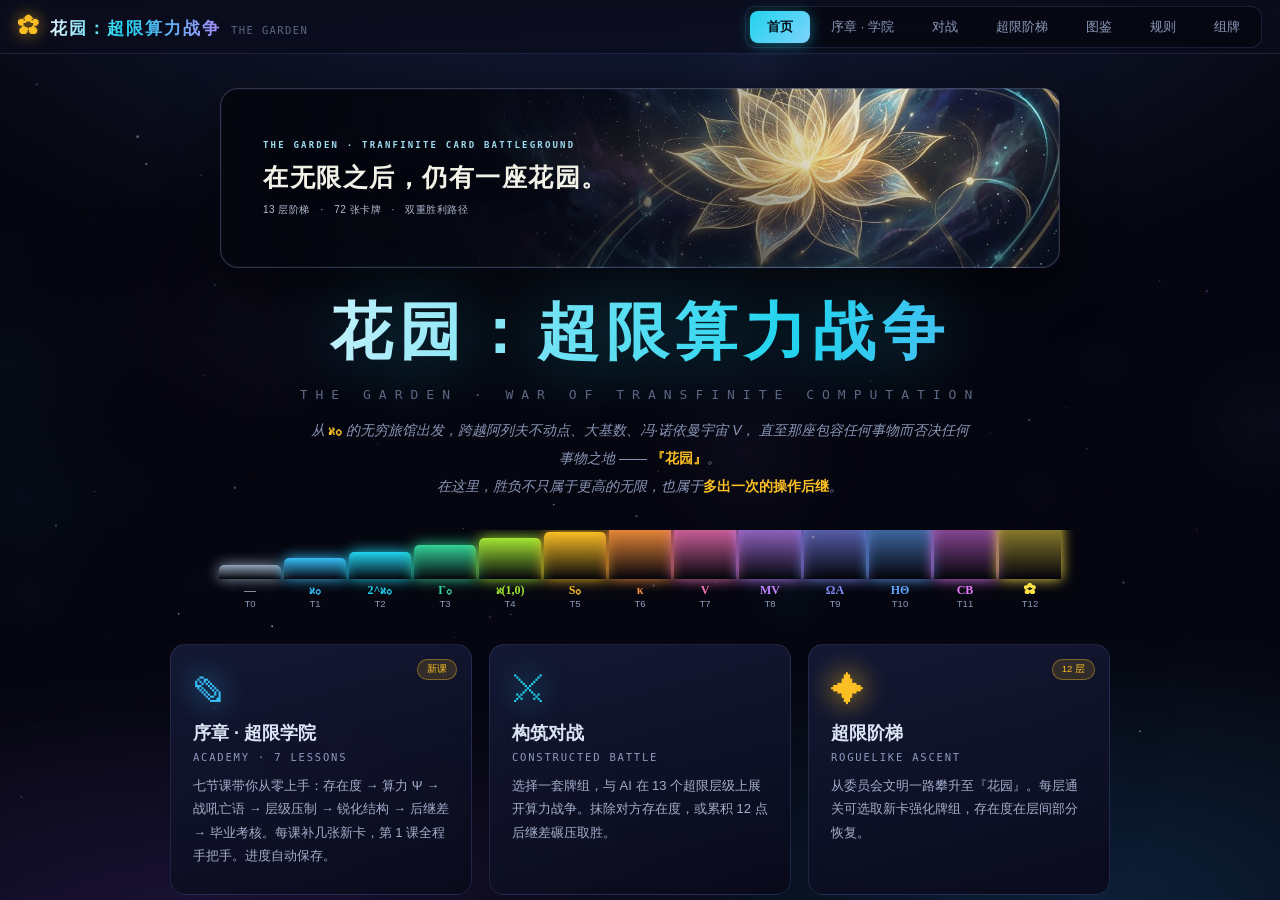
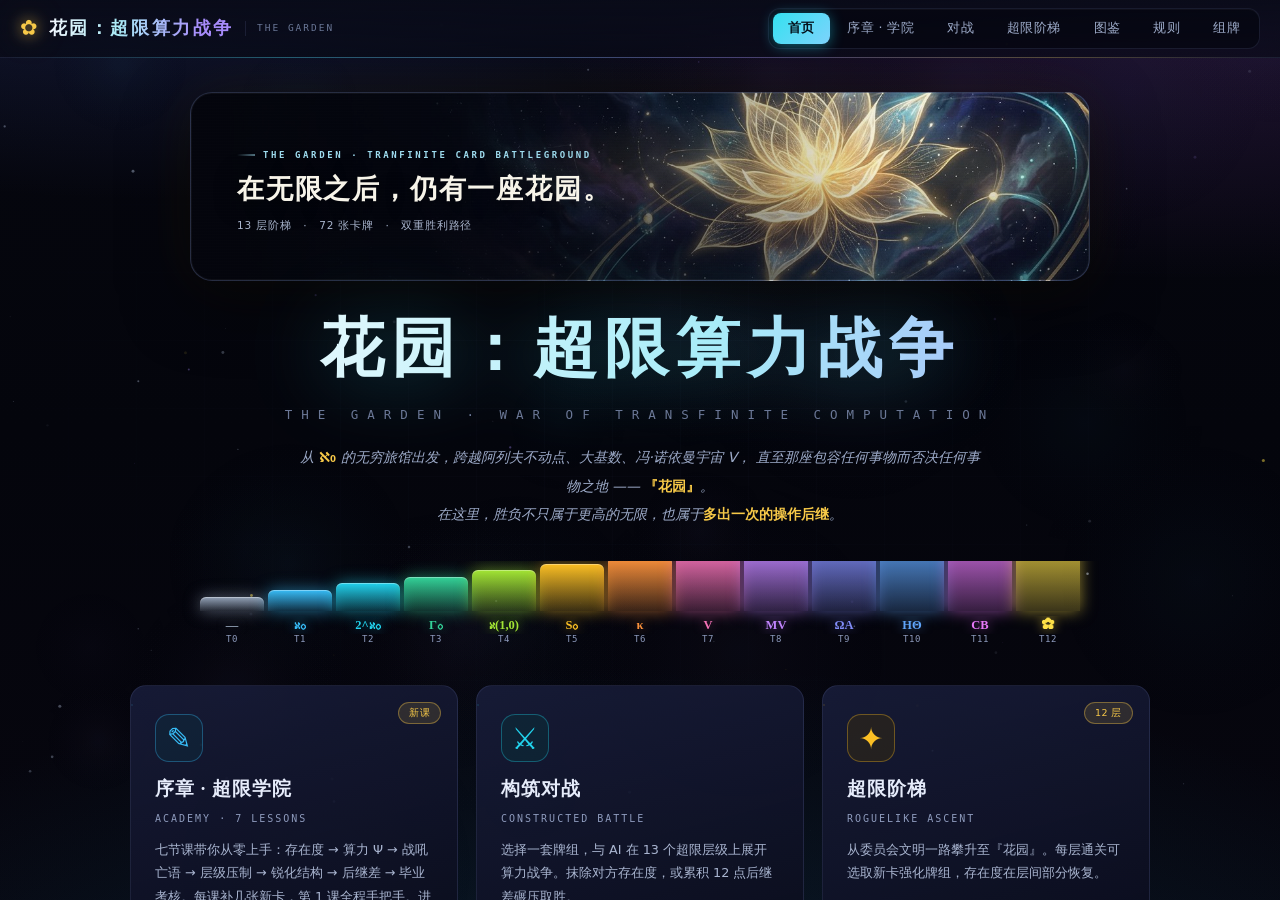
